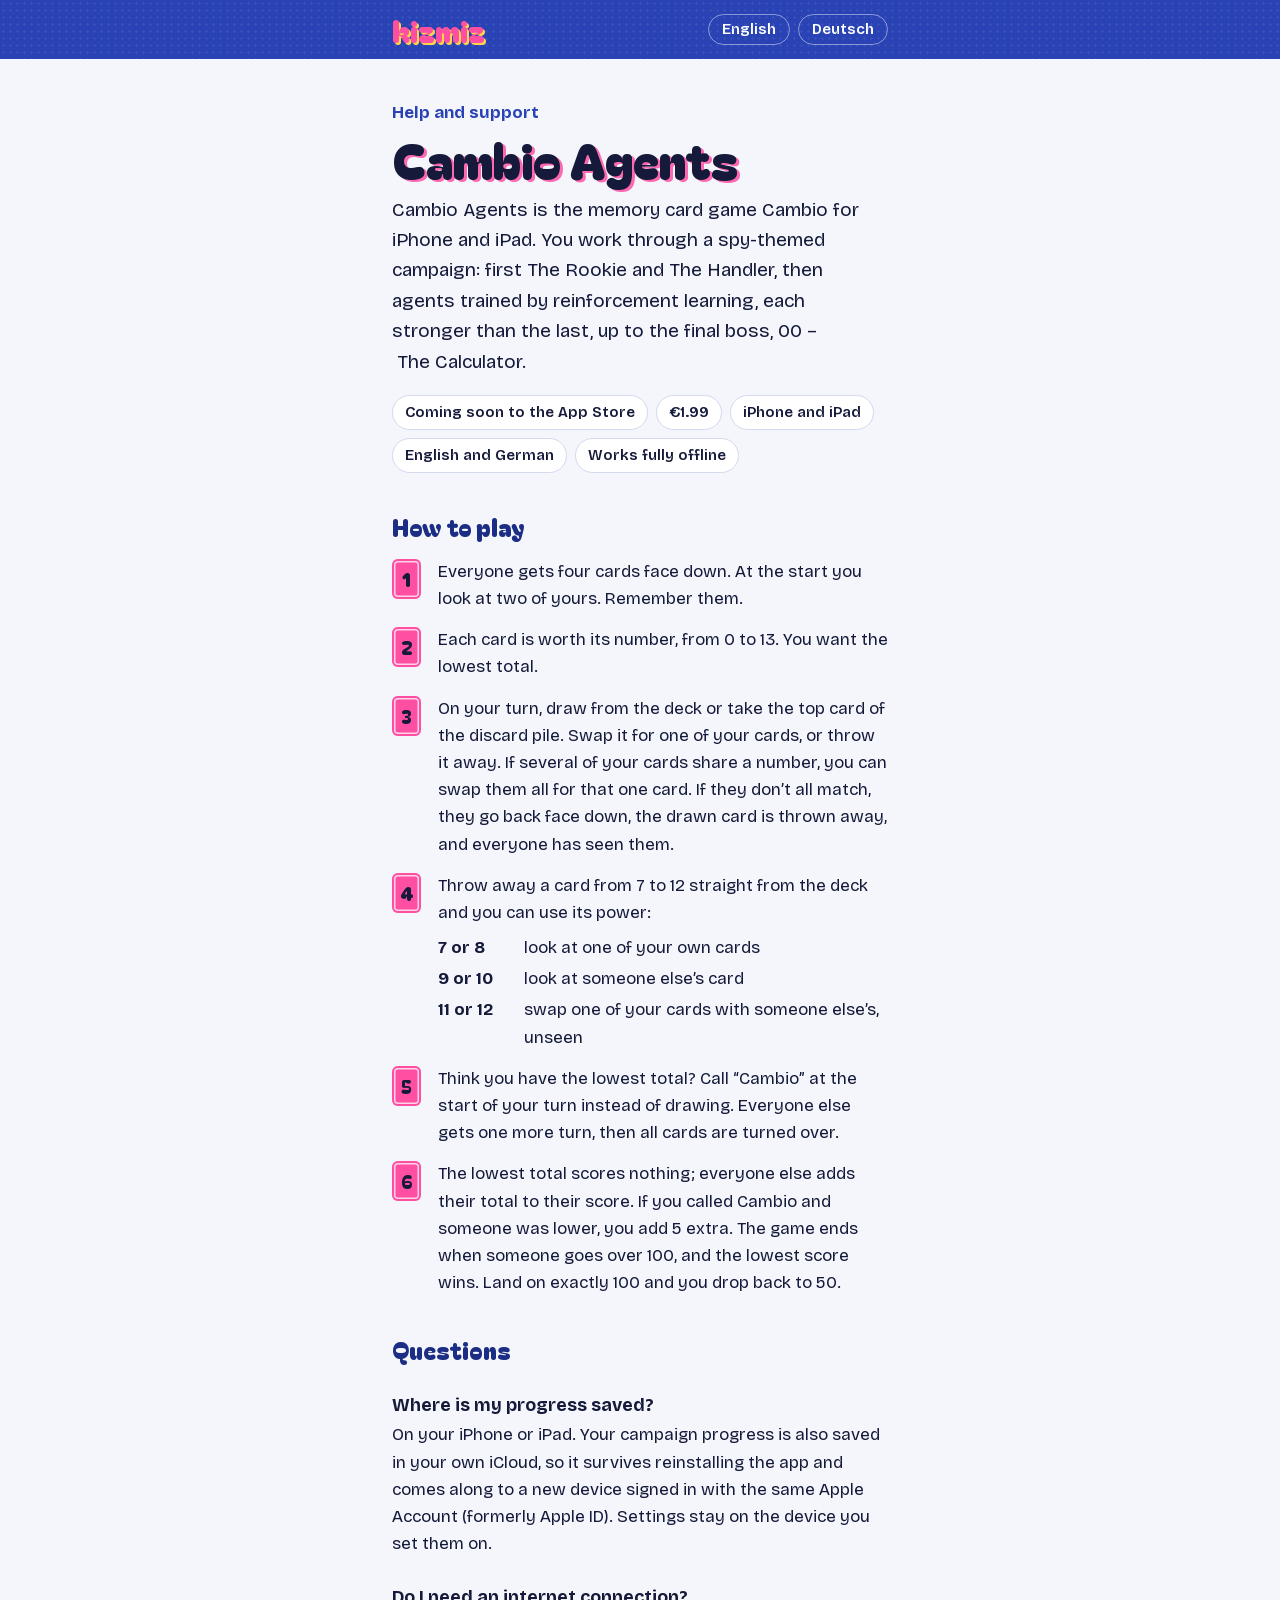
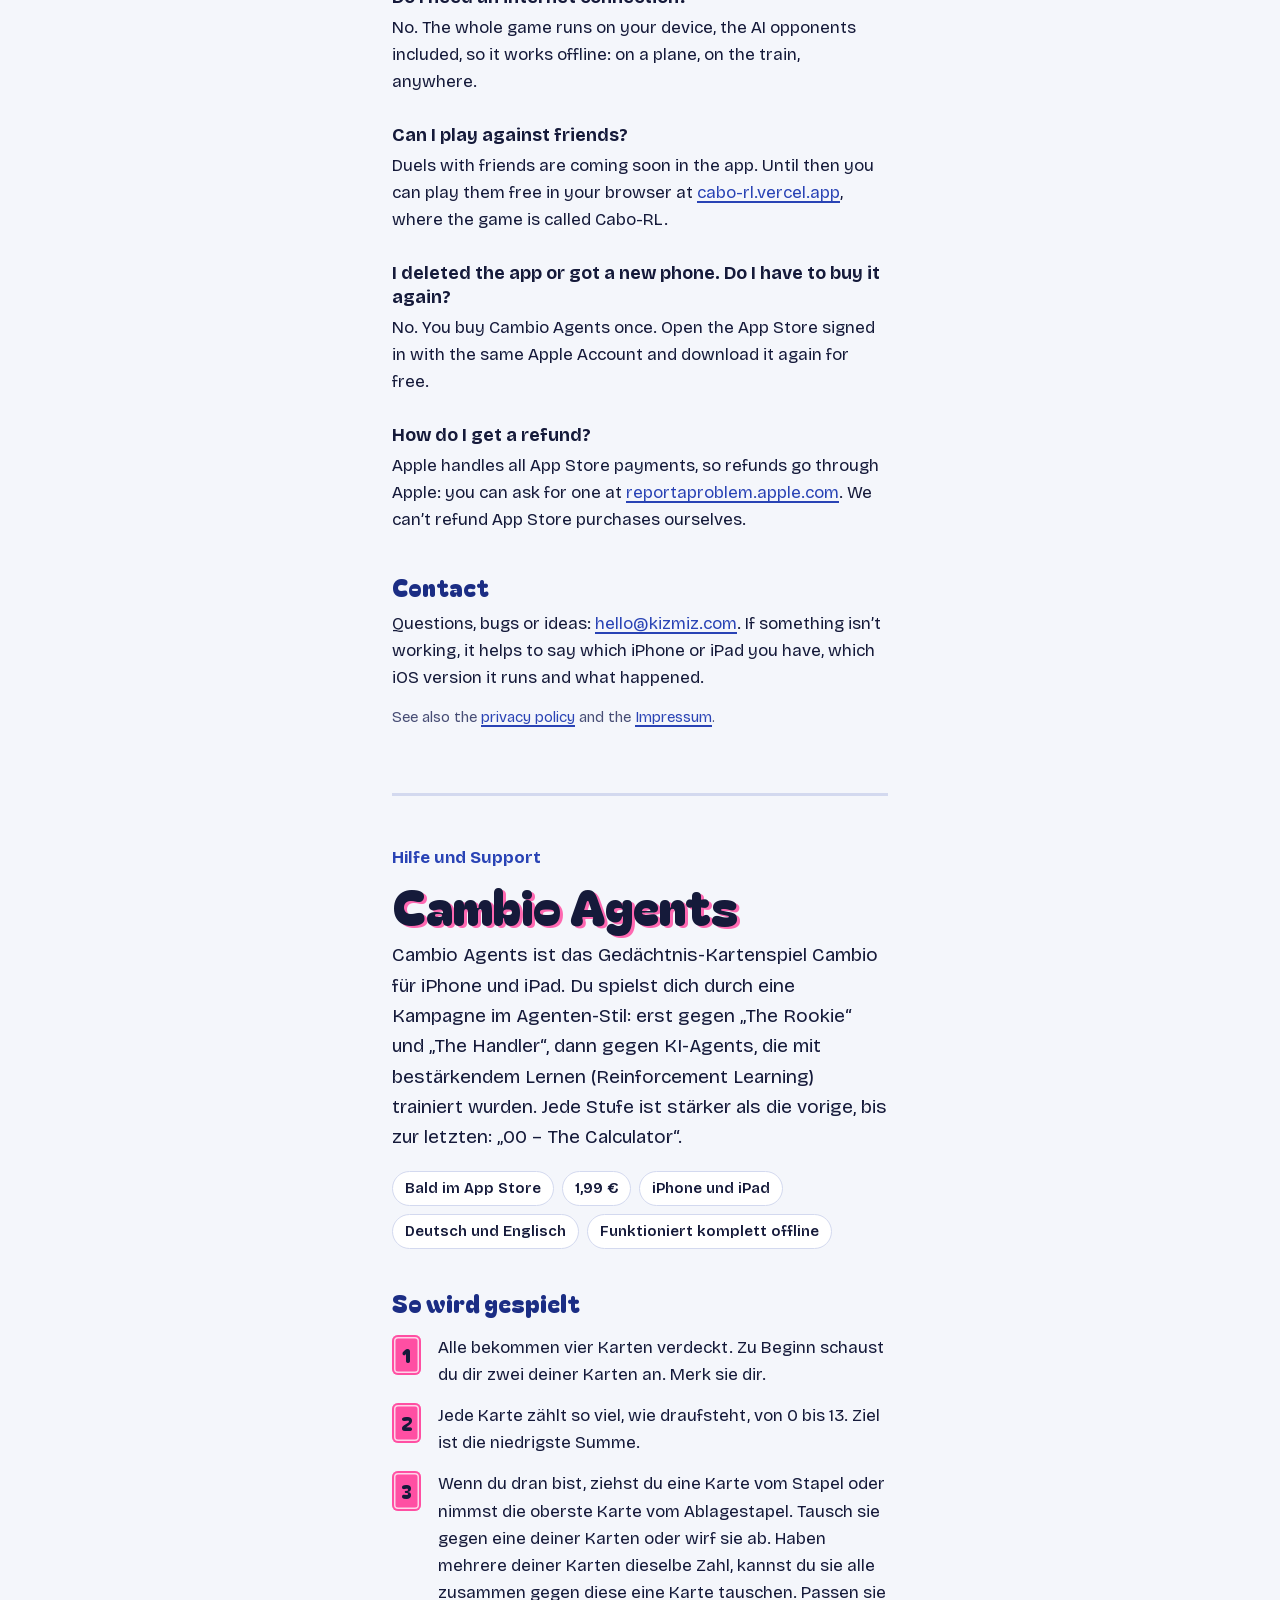
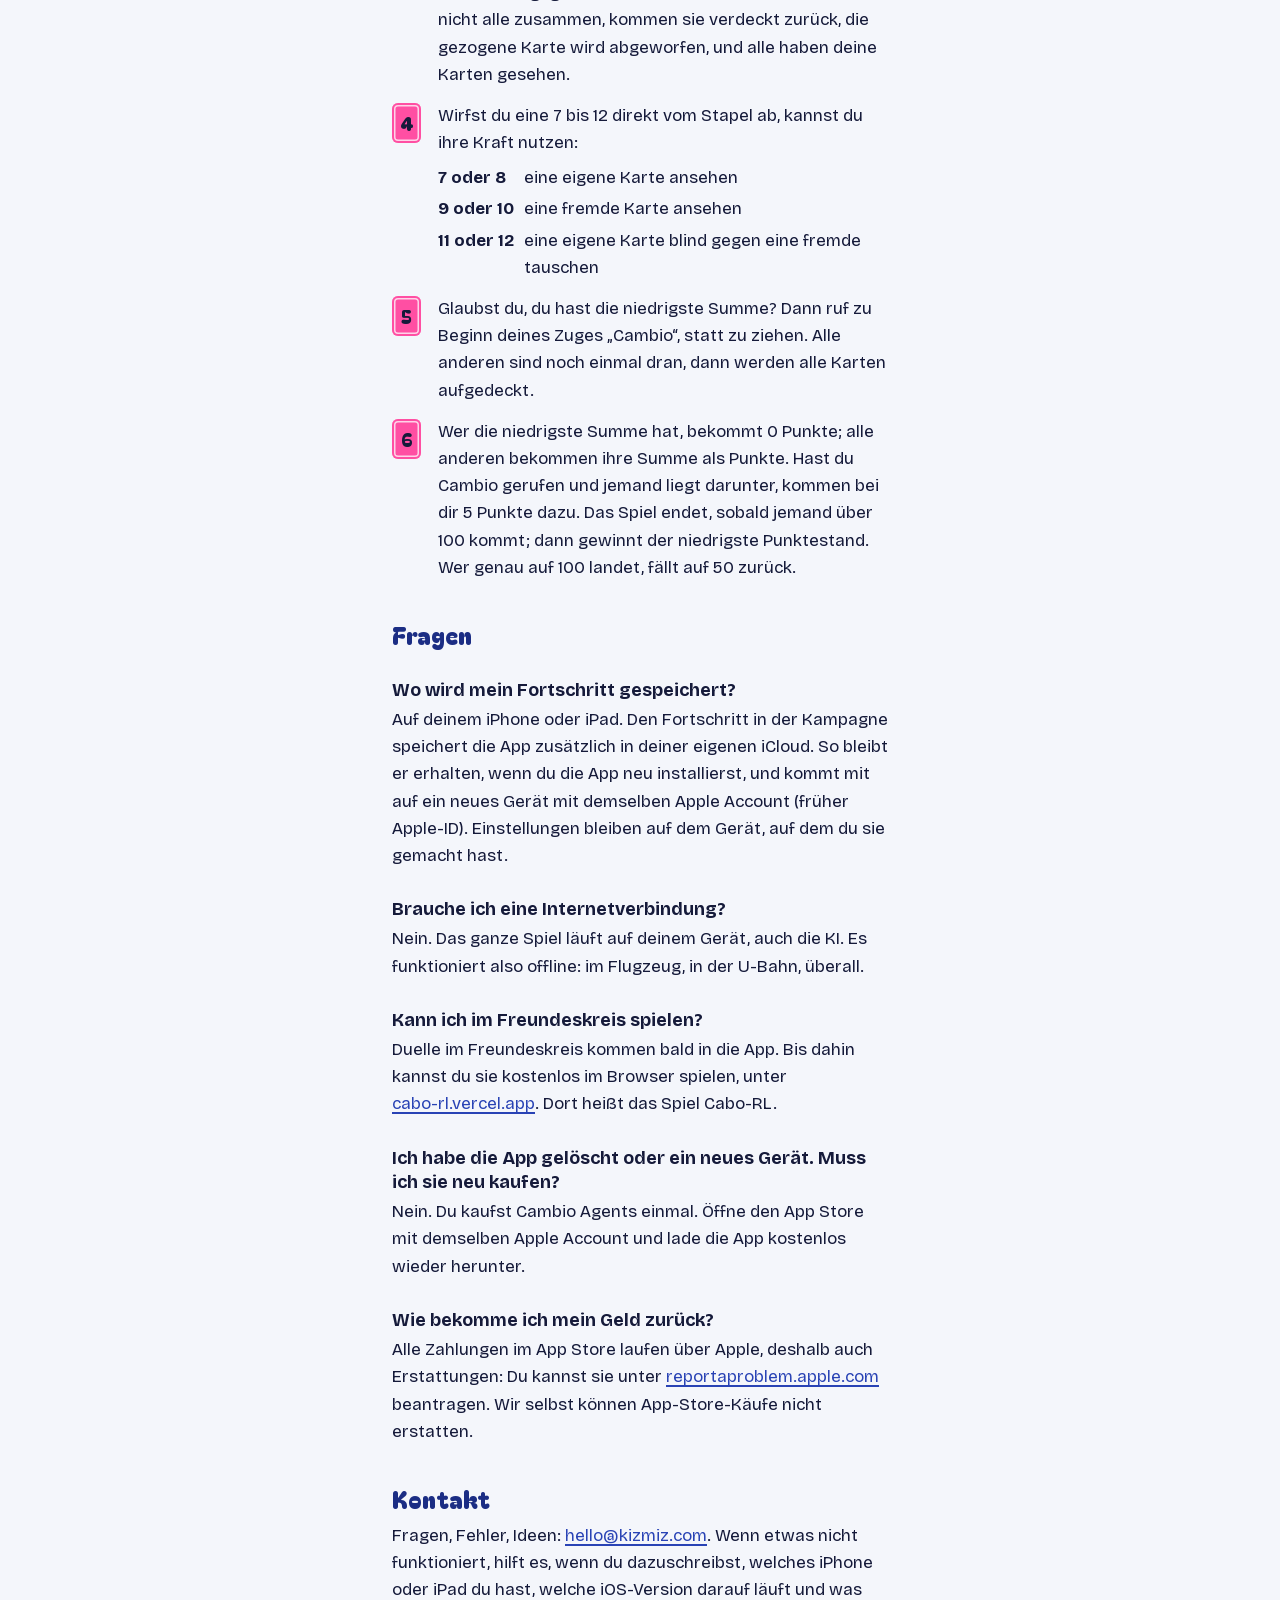
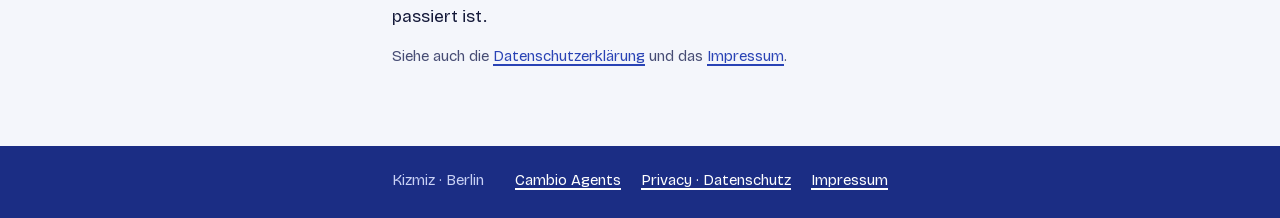
==== cambio-agents/index.html @ dc7848e0 "Kizmiz site: Impressum, Cambio Agents support and privacy policy Co-Authored-By: Claude Opus 5.5 <no" ====
<!doctype html>
<html lang="en">
<head>
  <meta charset="utf-8">
  <meta name="viewport" content="width=device-width, initial-scale=1">
  <title>Cambio Agents · Help and support</title>
  <meta name="description" content="Help for Cambio Agents, the memory card game for iPhone and iPad: how to play, saved progress, offline play, refunds and contact. Auch auf Deutsch.">
  <meta name="theme-color" content="#2943b5">
  <link rel="icon" href="data:image/svg+xml,%3Csvg xmlns='http://www.w3.org/2000/svg' viewBox='0 0 20 28'%3E%3Crect width='20' height='28' rx='4' fill='%23ff4fa3'/%3E%3Crect x='2.5' y='2.5' width='15' height='23' rx='2.5' fill='none' stroke='white' stroke-width='1.4'/%3E%3C/svg%3E">
  <link rel="preload" href="../fonts/bagel-fat-one-latin.woff2" as="font" type="font/woff2" crossorigin>
  <link rel="preload" href="../fonts/bricolage-grotesque-latin.woff2" as="font" type="font/woff2" crossorigin>
  <link rel="stylesheet" href="../fonts/fonts.css">
  <link rel="stylesheet" href="../style.css">
</head>
<body class="text">
  <header class="bar">
    <div class="bar-inner">
      <a class="wordmark" href="../">kizmiz</a>
      <nav class="langs" aria-label="Language / Sprache">
        <a href="#en" lang="en">English</a>
        <a href="#de" lang="de">Deutsch</a>
      </nav>
    </div>
  </header>

  <main class="doc">
    <article id="en" lang="en">
      <p class="eyebrow">Help and support</p>
      <h1>Cambio Agents</h1>
      <p class="lead">Cambio Agents is the memory card game Cambio for iPhone and iPad. You work through a spy-themed campaign: first The Rookie and The Handler, then agents trained by reinforcement learning, each stronger than the last, up to the final boss, 00&nbsp;–&nbsp;The&nbsp;Calculator.</p>
      <ul class="facts">
        <li>Coming soon to the App Store</li>
        <li>€1.99</li>
        <li>iPhone and iPad</li>
        <li>English and German</li>
        <li>Works fully offline</li>
      </ul>

      <h2>How to play</h2>
      <ol class="steps">
        <li>Everyone gets four cards face down. At the start you look at two of yours. Remember them.</li>
        <li>Each card is worth its number, from 0 to 13. You want the lowest total.</li>
        <li>On your turn, draw from the deck or take the top card of the discard pile. Swap it for one of your cards, or throw it away. If several of your cards share a number, you can swap them all for that one card. If they don’t all match, they go back face down, the drawn card is thrown away, and everyone has seen them.</li>
        <li>Throw away a card from 7 to 12 straight from the deck and you can use its power:
          <ul class="powers">
            <li><b>7 or 8</b> look at one of your own cards</li>
            <li><b>9 or 10</b> look at someone else’s card</li>
            <li><b>11 or 12</b> swap one of your cards with someone else’s, unseen</li>
          </ul>
        </li>
        <li>Think you have the lowest total? Call “Cambio” at the start of your turn instead of drawing. Everyone else gets one more turn, then all cards are turned over.</li>
        <li>The lowest total scores nothing; everyone else adds their total to their score. If you called Cambio and someone was lower, you add 5 extra. The game ends when someone goes over 100, and the lowest score wins. Land on exactly 100 and you drop back to 50.</li>
      </ol>

      <h2>Questions</h2>

      <h3>Where is my progress saved?</h3>
      <p>On your iPhone or iPad. Your campaign progress is also saved in your own iCloud, so it survives reinstalling the app and comes along to a new device signed in with the same Apple Account (formerly Apple ID). Settings stay on the device you set them on.</p>

      <h3>Do I need an internet connection?</h3>
      <p>No. The whole game runs on your device, the AI opponents included, so it works offline: on a plane, on the train, anywhere.</p>

      <h3>Can I play against friends?</h3>
      <p>Duels with friends are coming soon in the app. Until then you can play them free in your browser at <a href="https://cabo-rl.vercel.app" class="nobreak">cabo-rl.vercel.app</a>, where the game is called Cabo-RL.</p>

      <h3>I deleted the app or got a new phone. Do I have to buy it again?</h3>
      <p>No. You buy Cambio Agents once. Open the App Store signed in with the same Apple Account and download it again for free.</p>

      <h3>How do I get a refund?</h3>
      <p>Apple handles all App Store payments, so refunds go through Apple: you can ask for one at <a href="https://reportaproblem.apple.com" class="nobreak">reportaproblem.apple.com</a>. We can’t refund App Store purchases ourselves.</p>

      <h2>Contact</h2>
      <p>Questions, bugs or ideas: <a href="mailto:hello@kizmiz.com">hello@kizmiz.com</a>. If something isn’t working, it helps to say which iPhone or iPad you have, which iOS version it runs and what happened.</p>
      <p class="note">See also the <a href="privacy/">privacy policy</a> and the <a href="../impressum/">Impressum</a>.</p>
    </article>

    <article id="de" lang="de">
      <p class="eyebrow">Hilfe und Support</p>
      <h1>Cambio Agents</h1>
      <p class="lead">Cambio Agents ist das Gedächtnis-Kartenspiel Cambio für iPhone und iPad. Du spielst dich durch eine Kampagne im Agenten-Stil: erst gegen „The Rookie“ und „The Handler“, dann gegen KI-Agents, die mit bestärkendem Lernen (Reinforcement Learning) trainiert wurden. Jede Stufe ist stärker als die vorige, bis zur letzten: „00&nbsp;–&nbsp;The&nbsp;Calculator“.</p>
      <ul class="facts">
        <li>Bald im App Store</li>
        <li>1,99 €</li>
        <li>iPhone und iPad</li>
        <li>Deutsch und Englisch</li>
        <li>Funktioniert komplett offline</li>
      </ul>

      <h2>So wird gespielt</h2>
      <ol class="steps">
        <li>Alle bekommen vier Karten verdeckt. Zu Beginn schaust du dir zwei deiner Karten an. Merk sie dir.</li>
        <li>Jede Karte zählt so viel, wie draufsteht, von 0 bis 13. Ziel ist die niedrigste Summe.</li>
        <li>Wenn du dran bist, ziehst du eine Karte vom Stapel oder nimmst die oberste Karte vom Ablagestapel. Tausch sie gegen eine deiner Karten oder wirf sie ab. Haben mehrere deiner Karten dieselbe Zahl, kannst du sie alle zusammen gegen diese eine Karte tauschen. Passen sie nicht alle zusammen, kommen sie verdeckt zurück, die gezogene Karte wird abgeworfen, und alle haben deine Karten gesehen.</li>
        <li>Wirfst du eine 7 bis 12 direkt vom Stapel ab, kannst du ihre Kraft nutzen:
          <ul class="powers">
            <li><b>7 oder 8</b> eine eigene Karte ansehen</li>
            <li><b>9 oder 10</b> eine fremde Karte ansehen</li>
            <li><b>11 oder 12</b> eine eigene Karte blind gegen eine fremde tauschen</li>
          </ul>
        </li>
        <li>Glaubst du, du hast die niedrigste Summe? Dann ruf zu Beginn deines Zuges „Cambio“, statt zu ziehen. Alle anderen sind noch einmal dran, dann werden alle Karten aufgedeckt.</li>
        <li>Wer die niedrigste Summe hat, bekommt 0 Punkte; alle anderen bekommen ihre Summe als Punkte. Hast du Cambio gerufen und jemand liegt darunter, kommen bei dir 5 Punkte dazu. Das Spiel endet, sobald jemand über 100 kommt; dann gewinnt der niedrigste Punktestand. Wer genau auf 100 landet, fällt auf 50 zurück.</li>
      </ol>

      <h2>Fragen</h2>

      <h3>Wo wird mein Fortschritt gespeichert?</h3>
      <p>Auf deinem iPhone oder iPad. Den Fortschritt in der Kampagne speichert die App zusätzlich in deiner eigenen iCloud. So bleibt er erhalten, wenn du die App neu installierst, und kommt mit auf ein neues Gerät mit demselben Apple Account (früher Apple-ID). Einstellungen bleiben auf dem Gerät, auf dem du sie gemacht hast.</p>

      <h3>Brauche ich eine Internetverbindung?</h3>
      <p>Nein. Das ganze Spiel läuft auf deinem Gerät, auch die KI. Es funktioniert also offline: im Flugzeug, in der U-Bahn, überall.</p>

      <h3>Kann ich im Freundeskreis spielen?</h3>
      <p>Duelle im Freundeskreis kommen bald in die App. Bis dahin kannst du sie kostenlos im Browser spielen, unter <a href="https://cabo-rl.vercel.app" class="nobreak">cabo-rl.vercel.app</a>. Dort heißt das Spiel Cabo-RL.</p>

      <h3>Ich habe die App gelöscht oder ein neues Gerät. Muss ich sie neu kaufen?</h3>
      <p>Nein. Du kaufst Cambio Agents einmal. Öffne den App Store mit demselben Apple Account und lade die App kostenlos wieder herunter.</p>

      <h3>Wie bekomme ich mein Geld zurück?</h3>
      <p>Alle Zahlungen im App Store laufen über Apple, deshalb auch Erstattungen: Du kannst sie unter <a href="https://reportaproblem.apple.com" class="nobreak">reportaproblem.apple.com</a> beantragen. Wir selbst können App-Store-Käufe nicht erstatten.</p>

      <h2>Kontakt</h2>
      <p>Fragen, Fehler, Ideen: <a href="mailto:hello@kizmiz.com">hello@kizmiz.com</a>. Wenn etwas nicht funktioniert, hilft es, wenn du dazuschreibst, welches iPhone oder iPad du hast, welche iOS-Version darauf läuft und was passiert ist.</p>
      <p class="note">Siehe auch die <a href="privacy/#de">Datenschutzerklärung</a> und das <a href="../impressum/">Impressum</a>.</p>
    </article>
  </main>

  <footer class="foot">
    <div class="foot-inner">
      <span>Kizmiz · Berlin</span>
      <ul>
        <li><a href="./">Cambio Agents</a></li>
        <li><a href="privacy/">Privacy · Datenschutz</a></li>
        <li><a href="../impressum/">Impressum</a></li>
      </ul>
    </div>
  </footer>
</body>
</html>
---- fonts/fonts.css ----
/* The two typefaces, served with the game so it needs no network (both SIL Open Font License 1.1,
   see the OFL files here). Latin covers English and German; Latin Extended the rest of Europe. */

@font-face {
  font-family: "Bagel Fat One";
  font-style: normal;
  font-weight: 400;
  font-display: swap;
  src: url(bagel-fat-one-latin.woff2) format("woff2");
  unicode-range: U+0000-00FF, U+0131, U+0152-0153, U+02BB-02BC, U+02C6, U+02DA, U+02DC, U+0304, U+0308, U+0329, U+2000-206F, U+20AC, U+2122, U+2191, U+2193, U+2212, U+2215, U+FEFF, U+FFFD;
}
@font-face {
  font-family: "Bagel Fat One";
  font-style: normal;
  font-weight: 400;
  font-display: swap;
  src: url(bagel-fat-one-latin-ext.woff2) format("woff2");
  unicode-range: U+0100-02BA, U+02BD-02C5, U+02C7-02CC, U+02CE-02D7, U+02DD-02FF, U+0304, U+0308, U+0329, U+1D00-1DBF, U+1E00-1E9F, U+1EF2-1EFF, U+2020, U+20A0-20AB, U+20AD-20C4, U+2113, U+2C60-2C7F, U+A720-A7FF;
}
@font-face {
  font-family: "Bricolage Grotesque";
  font-style: normal;
  font-weight: 400 800;
  font-display: swap;
  src: url(bricolage-grotesque-latin.woff2) format("woff2");
  unicode-range: U+0000-00FF, U+0131, U+0152-0153, U+02BB-02BC, U+02C6, U+02DA, U+02DC, U+0304, U+0308, U+0329, U+2000-206F, U+20AC, U+2122, U+2191, U+2193, U+2212, U+2215, U+FEFF, U+FFFD;
}
@font-face {
  font-family: "Bricolage Grotesque";
  font-style: normal;
  font-weight: 400 800;
  font-display: swap;
  src: url(bricolage-grotesque-latin-ext.woff2) format("woff2");
  unicode-range: U+0100-02BA, U+02BD-02C5, U+02C7-02CC, U+02CE-02D7, U+02DD-02FF, U+0304, U+0308, U+0329, U+1D00-1DBF, U+1E00-1E9F, U+1EF2-1EFF, U+2020, U+20A0-20AB, U+20AD-20C4, U+2113, U+2C60-2C7F, U+A720-A7FF;
}
---- style.css ----
/* Kizmiz: one stylesheet for the whole site. The colours and the two typefaces are the ones
   Cambio Agents uses; the fonts are served from fonts/ so the site makes no outside requests. */

:root {
  --table: #2943b5;
  --table-deep: #1b2d84;
  --pink: #ff4fa3;
  --pink-edge: #c93a82;
  --sun: #ffd54a;
  --paper: #f4f6fb;
  --ink: #151a3a;
  --ink-soft: #464c74;
  --line: #d3d9ef;
  --muted: #c9d1f5;
  --dots: radial-gradient(rgba(255, 255, 255, 0.07) 1px, transparent 1.4px);

  --display: "Bagel Fat One", "Arial Rounded MT Bold", system-ui, sans-serif;
  --text: "Bricolage Grotesque", system-ui, -apple-system, "Segoe UI", sans-serif;
  --gutter: 16px;
  --measure: 31rem;

  color-scheme: light;
}

* { box-sizing: border-box; }
html { -webkit-text-size-adjust: 100%; text-size-adjust: 100%; }

body {
  display: flex;
  flex-direction: column;
  min-height: 100vh;
  margin: 0;
  background: var(--paper);
  color: var(--ink);
  font: 400 17px/1.6 var(--text);
  overflow-wrap: break-word;
}
main { flex: 1; }

a { color: var(--table); text-decoration-thickness: 1.5px; text-underline-offset: 3px; }
a:hover { color: var(--pink-edge); }
:focus-visible { outline: 3px solid var(--pink); outline-offset: 2px; border-radius: 4px; }

/* ---------------------------------------------------------------- header and footer */

.bar {
  background-color: var(--table);
  background-image: var(--dots);
  background-size: 7px 7px;
  color: #fff;
}
.bar-inner {
  display: flex;
  flex-wrap: wrap;
  align-items: center;
  justify-content: space-between;
  gap: 12px;
  max-width: 60rem;
  margin: 0 auto;
  padding: 14px var(--gutter);
}
.wordmark {
  font-family: var(--display);
  font-weight: 400;
  font-size: 30px;
  line-height: 1;
  color: var(--pink);
  text-shadow: 2px 2px 0 var(--sun);
  text-decoration: none;
}
a.wordmark:hover { color: var(--pink); }

.langs { display: flex; gap: 8px; }
.langs a {
  padding: 5px 13px 6px;
  border: 1.5px solid rgba(255, 255, 255, 0.45);
  border-radius: 999px;
  color: #fff;
  font-size: 15px;
  font-weight: 600;
  line-height: 1.2;
  text-decoration: none;
}
.langs a:hover { background: rgba(255, 255, 255, 0.14); color: #fff; }

.foot { background: var(--table-deep); color: var(--muted); font-size: 15px; }
.foot-inner {
  display: flex;
  flex-wrap: wrap;
  justify-content: space-between;
  gap: 10px 24px;
  max-width: 60rem;
  margin: 0 auto;
  padding: 22px var(--gutter) 26px;
}
.foot ul { display: flex; flex-wrap: wrap; gap: 6px 20px; margin: 0; padding: 0; list-style: none; }
.foot li { margin: 0; }
.foot a { color: #fff; }
.foot a:hover { color: var(--sun); }

/* ---------------------------------------------------------------- text pages */

.text .bar-inner, .text .foot-inner { max-width: calc(var(--measure) + 2 * var(--gutter)); }

.doc {
  max-width: calc(var(--measure) + 2 * var(--gutter));
  margin: 0 auto;
  padding: 40px var(--gutter) 64px;
}
.doc > article { scroll-margin-top: 16px; }
.doc > article + article {
  margin-top: 64px;
  padding-top: 48px;
  border-top: 3px solid var(--line);
}

h1, h2 { font-family: var(--display); font-weight: 400; }
h1 {
  margin: 0 0 10px;
  font-size: clamp(34px, 9vw, 50px);
  line-height: 1.05;
  text-shadow: 3px 2px 0 rgba(255, 79, 163, 0.85);
}
h2 { margin: 40px 0 8px; font-size: 24px; line-height: 1.2; color: var(--table-deep); }
h3 { margin: 28px 0 4px; font-size: 18px; font-weight: 700; line-height: 1.35; }
p, ul, ol, address { margin: 0 0 14px; }
ul, ol { padding-left: 1.3em; }
li + li { margin-top: 6px; }
address { font-style: normal; }
.nobreak { white-space: nowrap; }

.eyebrow { margin: 0 0 6px; color: var(--table); font-weight: 700; }
.meta { color: var(--ink-soft); }
.lead { font-size: 19px; }
.note { color: var(--ink-soft); font-size: 15px; }

.facts { display: flex; flex-wrap: wrap; gap: 8px; margin: 18px 0 8px; padding: 0; list-style: none; }
.facts li {
  margin: 0;
  padding: 4px 12px 5px;
  border: 1.5px solid var(--line);
  border-radius: 999px;
  background: #fff;
  font-size: 15px;
  font-weight: 600;
}

/* How to play: each step numbered on a small pink card. */
.steps { margin: 16px 0 20px; padding: 0; list-style: none; counter-reset: step; }
.steps > li {
  position: relative;
  min-height: 40px;
  margin: 0;
  padding-left: 46px;
  counter-increment: step;
}
.steps > li + li { margin-top: 14px; }
.steps > li::before {
  content: counter(step);
  position: absolute;
  top: 1px;
  left: 0;
  display: grid;
  place-items: center;
  width: 29px;
  height: 40px;
  border-radius: 6px;
  background: var(--pink);
  box-shadow: inset 0 0 0 2px var(--pink), inset 0 0 0 3.5px rgba(255, 255, 255, 0.75);
  color: var(--ink);
  font: 400 18px/1 var(--display);
}
.powers { margin: 8px 0 0; padding: 0; list-style: none; }
.powers li { display: grid; grid-template-columns: 4.6em minmax(0, 1fr); gap: 8px; margin: 4px 0 0; }

/* The Impressum's details: a label, then the lines it covers. */
.facts-table { margin: 18px 0; }
.facts-table > div { padding: 12px 0; border-top: 1px solid var(--line); }
.facts-table > div:last-child { border-bottom: 1px solid var(--line); }
.facts-table dt { color: var(--ink-soft); font-size: 15px; font-weight: 600; }
.facts-table dd { margin: 2px 0 0; }
.facts-table address { margin: 0; }

/* ---------------------------------------------------------------- home */

.home {
  background-color: var(--table);
  background-image: var(--dots);
  background-size: 7px 7px;
  color: #fff;
}
.home .bar { background: none; }
.home .bar-inner { justify-content: flex-end; }
.home a { color: #fff; }
.home a:hover { color: var(--sun); }
.home :focus-visible { outline-color: var(--sun); }

.hero { padding: 8px var(--gutter) 0; text-align: center; }
.hero h1 {
  margin: 0;
  color: var(--pink);
  font-size: clamp(72px, 21vw, 176px);
  line-height: 0.95;
  text-shadow: 0.035em 0.035em 0 var(--sun);
}
.hand { display: flex; justify-content: center; gap: clamp(8px, 2vw, 14px); margin: 26px 0 0; }
.card {
  display: grid;
  place-items: center;
  width: clamp(50px, 13vw, 76px);
  aspect-ratio: 5 / 7;
  border-radius: 10px;
  box-shadow: 0 3px 0 rgba(0, 0, 0, 0.25);
}
.card.back {
  background-color: var(--pink);
  background-image: radial-gradient(rgba(255, 255, 255, 0.38) 1.1px, transparent 1.5px);
  background-size: 6px 6px;
  box-shadow: inset 0 0 0 3px var(--pink), inset 0 0 0 5px rgba(255, 255, 255, 0.75), 0 3px 0 rgba(0, 0, 0, 0.25);
}
.card.back::after {
  content: "c";
  color: var(--paper);
  font: 400 clamp(22px, 5.6vw, 32px)/1 var(--display);
  text-shadow: 2px 2px 0 var(--table);
}
.card.face {
  background: var(--paper);
  color: var(--ink);
  font: 400 clamp(26px, 6.6vw, 38px)/1 var(--display);
  text-shadow: 3px 2px 0 rgba(255, 79, 163, 0.85);
}
.hand .card:nth-child(1) { transform: rotate(-7deg) translateY(4px); }
.hand .card:nth-child(2) { transform: rotate(-2.5deg); }
.hand .card:nth-child(3) { transform: rotate(2.5deg) translateY(-6px); }
.hand .card:nth-child(4) { transform: rotate(7deg) translateY(4px); }

.intros {
  display: grid;
  grid-template-columns: minmax(0, 1fr);
  gap: 48px;
  max-width: 60rem;
  margin: 44px auto 0;
  padding: 0 var(--gutter) 64px;
}
@media (min-width: 760px) {
  .intros { grid-template-columns: repeat(2, minmax(0, 1fr)); gap: 28px; }
}
.intro { scroll-margin-top: 16px; }
.intro .lead { margin: 0 0 18px; font-size: 20px; font-weight: 600; line-height: 1.4; }

.app {
  padding: 22px 20px 20px;
  border-radius: 18px;
  background: var(--paper);
  box-shadow: 0 5px 0 var(--table-deep);
  color: var(--ink);
}
.app a { color: var(--table); }
.app a:hover { color: var(--pink-edge); }
.app :focus-visible { outline-color: var(--pink); }
.app h2 {
  margin: 10px 0 8px;
  color: var(--ink);
  font-size: clamp(30px, 8vw, 36px);
  line-height: 1.05;
  text-shadow: 3px 2px 0 rgba(255, 79, 163, 0.85);
}
.app p { margin: 0 0 12px; }
.app .facts { margin: 14px 0 16px; }
.app .facts li { background: #fff; }
.badge {
  display: inline-block;
  padding: 5px 10px 4px;
  border-radius: 999px;
  background: var(--sun);
  color: var(--ink);
  font: 400 14px/1 var(--display);
}
.actions { display: flex; flex-wrap: wrap; gap: 10px; margin: 18px 0 0; padding: 0; list-style: none; }
.actions li { margin: 0; }
.btn {
  display: inline-block;
  padding: 9px 16px 10px;
  border: 2px solid var(--table);
  border-radius: 999px;
  font-weight: 700;
  line-height: 1.2;
  text-decoration: none;
}
.app .btn.primary { background: var(--table); color: #fff; }
.app .btn.primary:hover { background: var(--table-deep); border-color: var(--table-deep); color: #fff; }
.app .btn:not(.primary):hover { border-color: var(--pink-edge); }
.intro .legal { margin: 18px 0 0; color: var(--muted); }
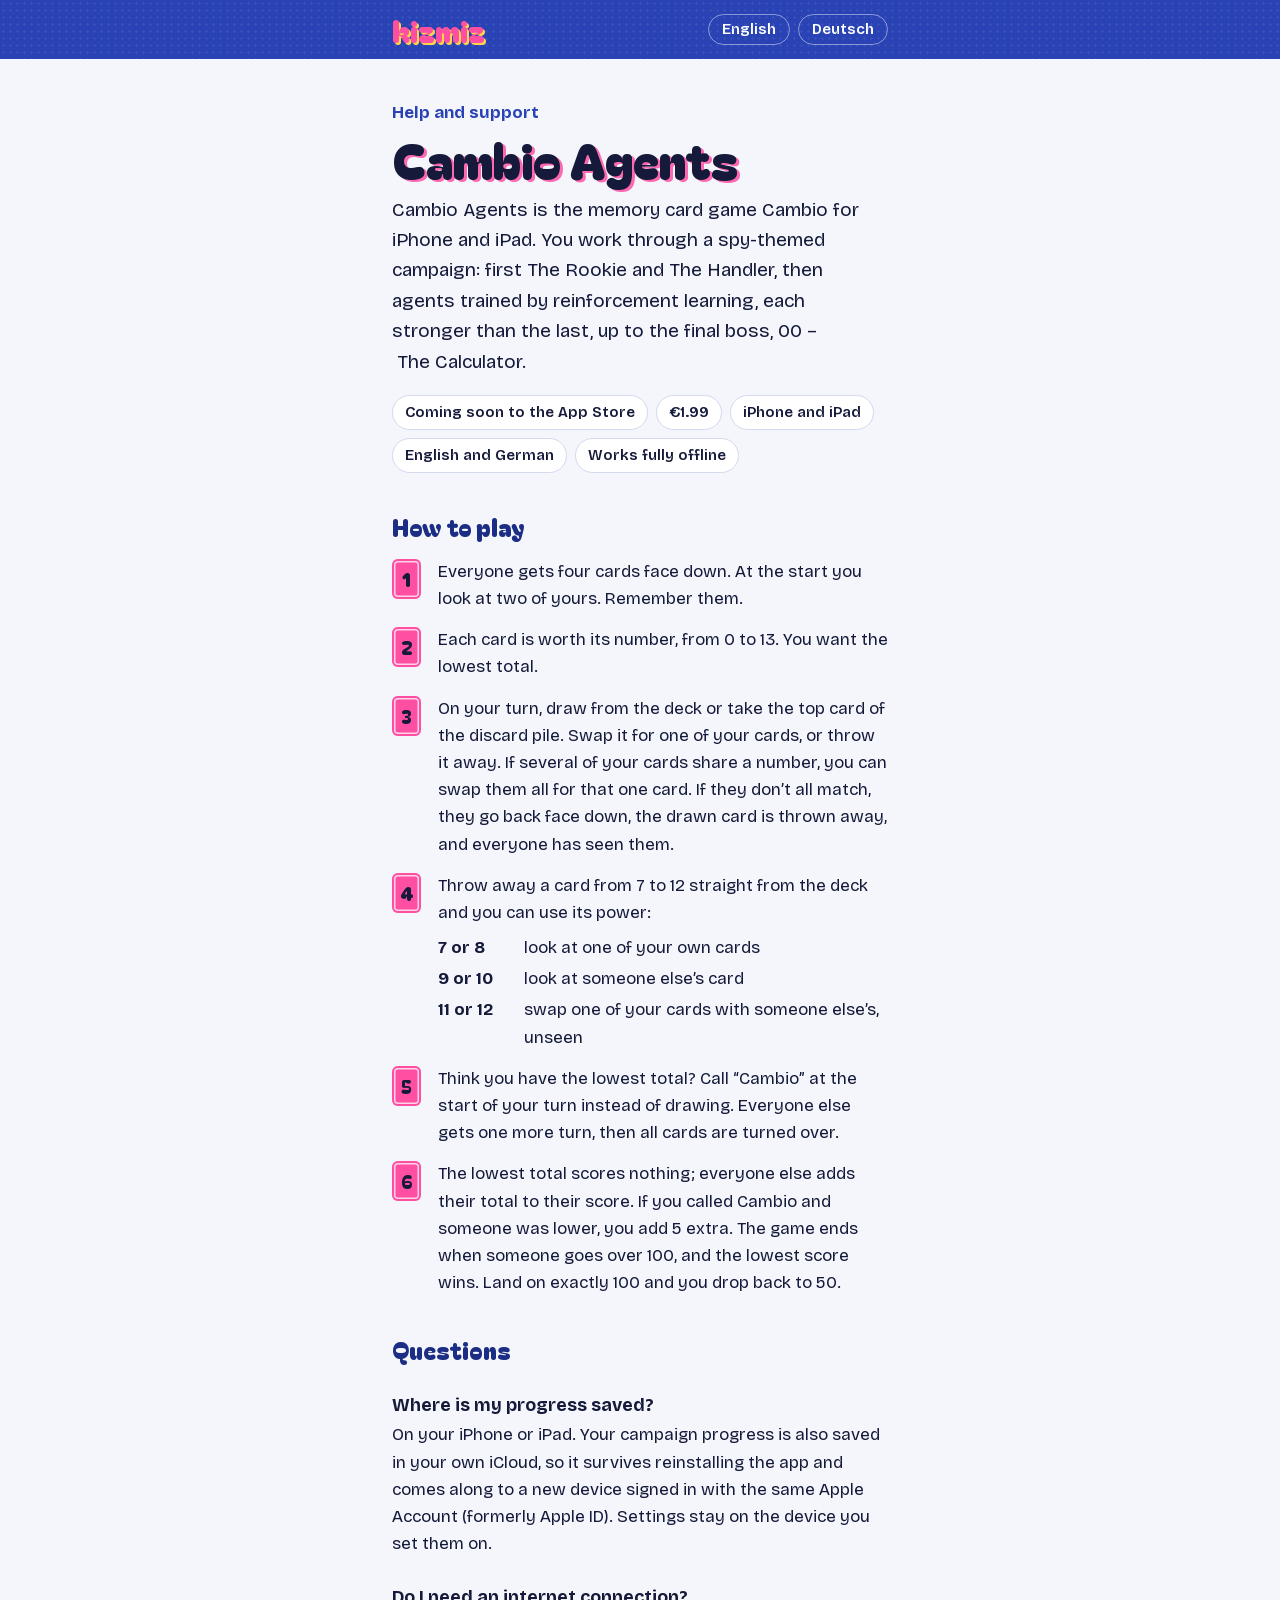
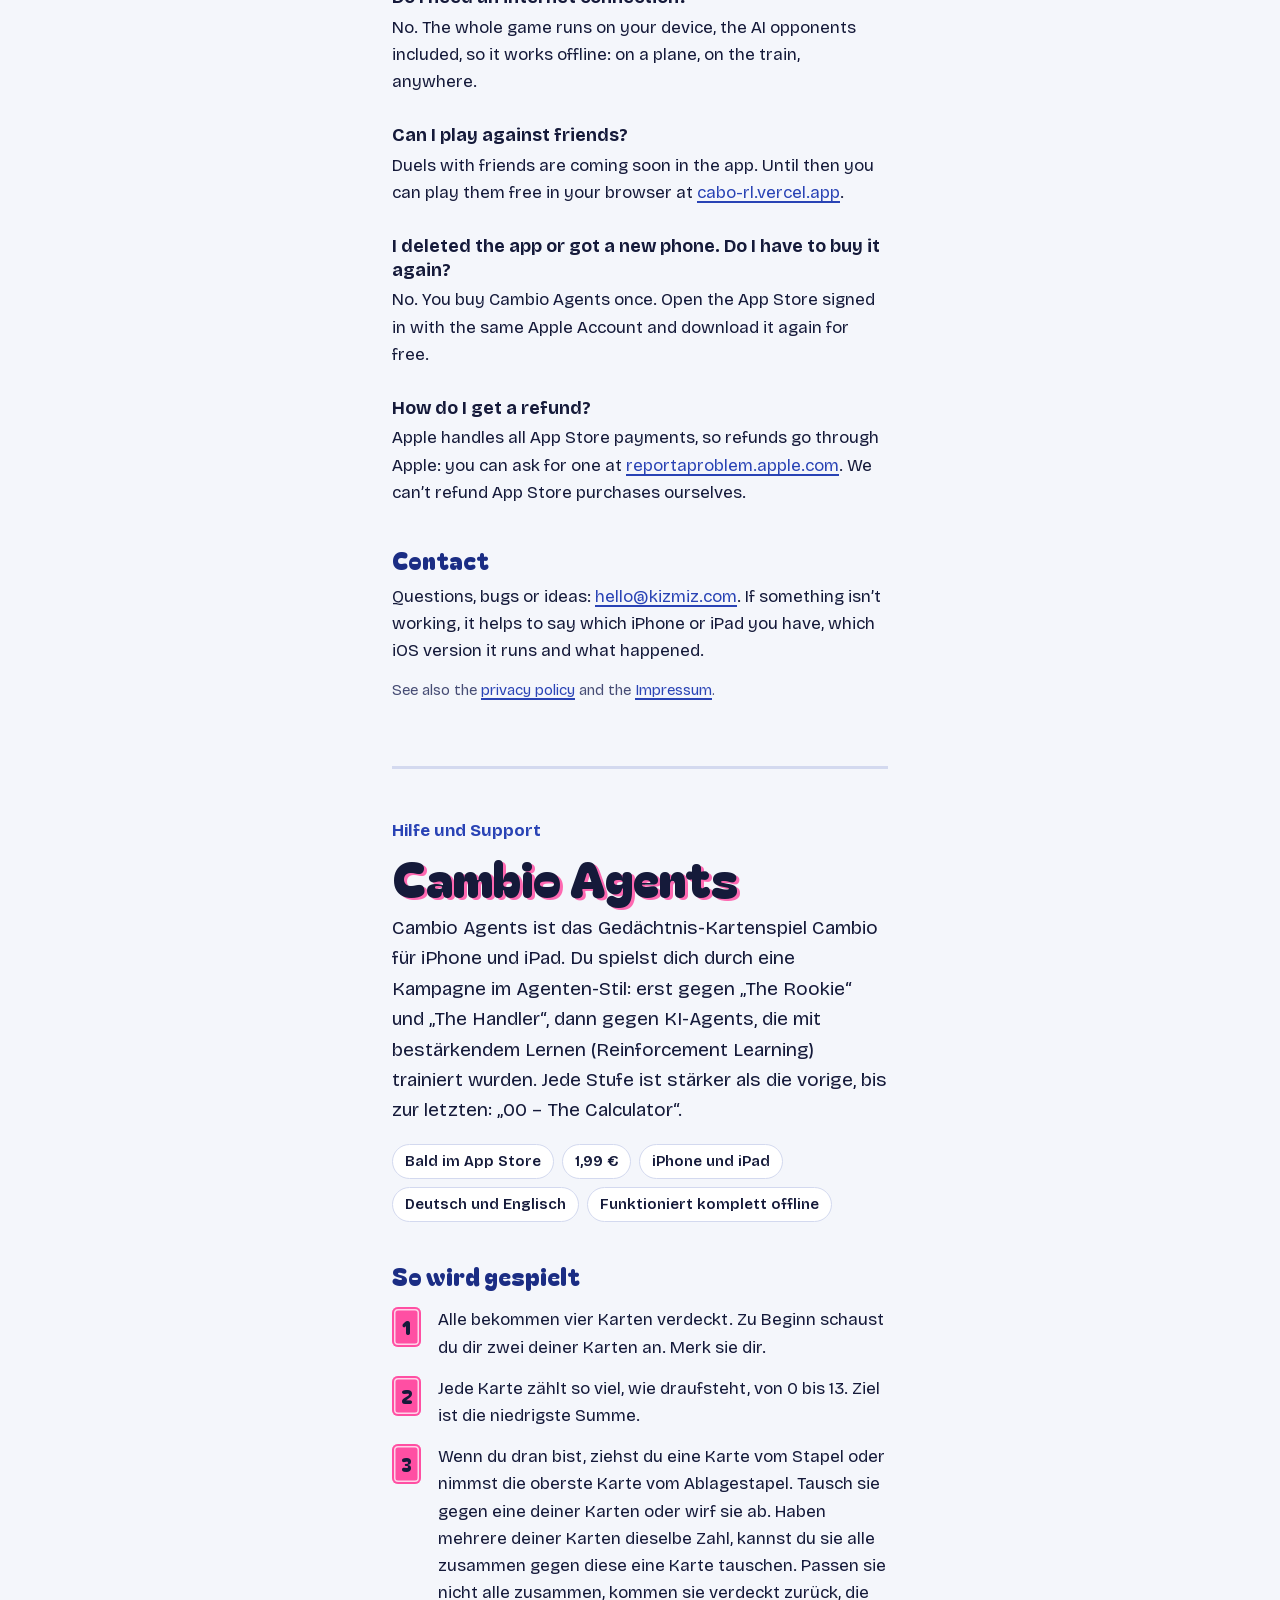
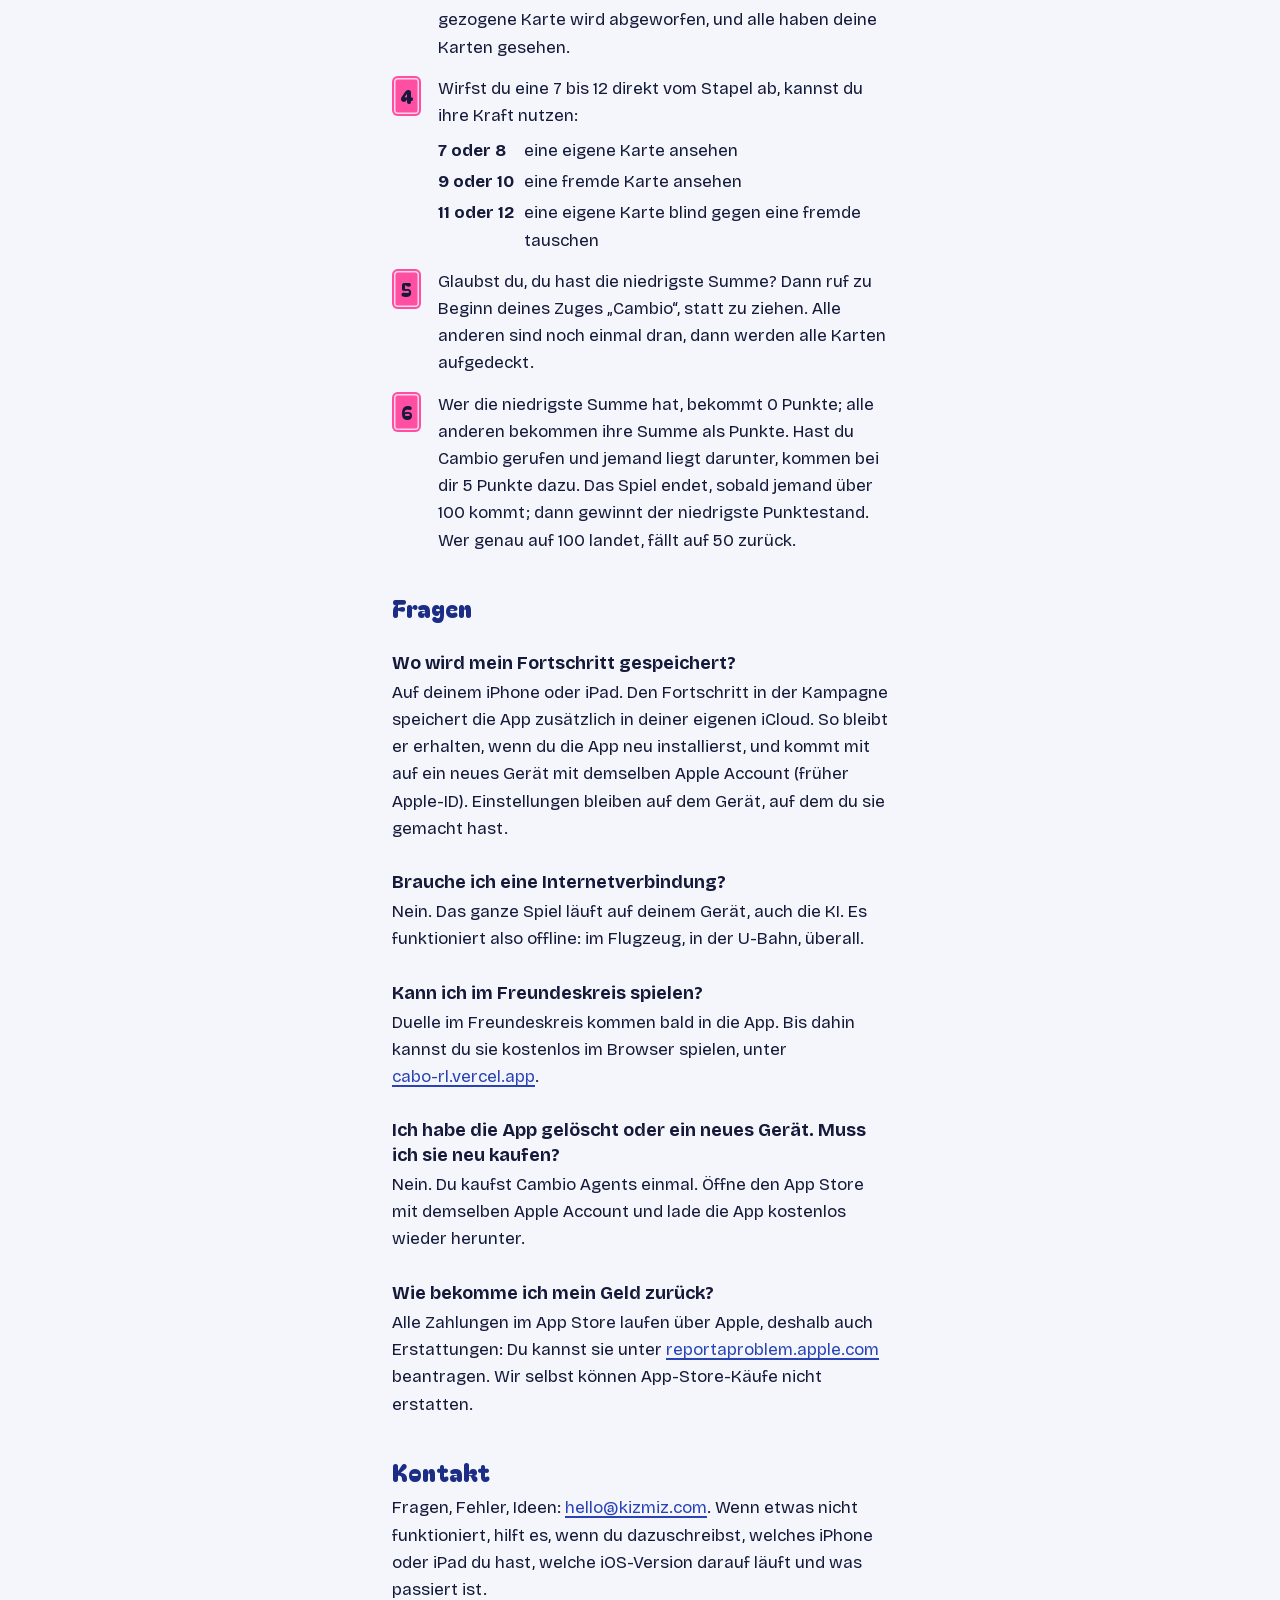
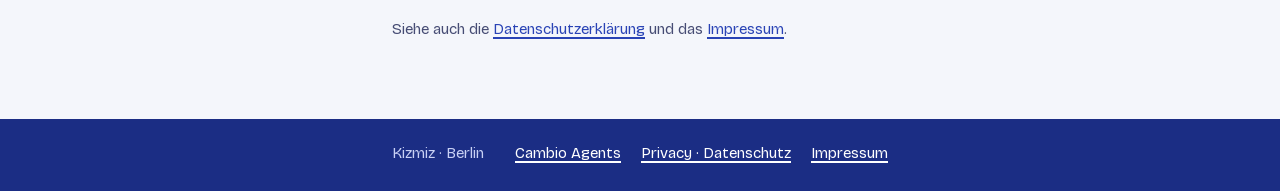
==== commit ae5b1626: "The web version has missions and free play too, under the app's name Missions and free play run in t" ====
--- a/cambio-agents/index.html
+++ b/cambio-agents/index.html
@@ -61,7 +61,7 @@
       <p>No. The whole game runs on your device, the AI opponents included, so it works offline: on a plane, on the train, anywhere.</p>
 
       <h3>Can I play against friends?</h3>
-      <p>Duels with friends are coming soon in the app. Until then you can play them free in your browser at <a href="https://cabo-rl.vercel.app" class="nobreak">cabo-rl.vercel.app</a>, where the game is called Cabo-RL.</p>
+      <p>Duels with friends are coming soon in the app. Until then you can play them free in your browser at <a href="https://cabo-rl.vercel.app" class="nobreak">cabo-rl.vercel.app</a>.</p>
 
       <h3>I deleted the app or got a new phone. Do I have to buy it again?</h3>
       <p>No. You buy Cambio Agents once. Open the App Store signed in with the same Apple Account and download it again for free.</p>
@@ -111,7 +111,7 @@
       <p>Nein. Das ganze Spiel läuft auf deinem Gerät, auch die KI. Es funktioniert also offline: im Flugzeug, in der U-Bahn, überall.</p>
 
       <h3>Kann ich im Freundeskreis spielen?</h3>
-      <p>Duelle im Freundeskreis kommen bald in die App. Bis dahin kannst du sie kostenlos im Browser spielen, unter <a href="https://cabo-rl.vercel.app" class="nobreak">cabo-rl.vercel.app</a>. Dort heißt das Spiel Cabo-RL.</p>
+      <p>Duelle im Freundeskreis kommen bald in die App. Bis dahin kannst du sie kostenlos im Browser spielen, unter <a href="https://cabo-rl.vercel.app" class="nobreak">cabo-rl.vercel.app</a>.</p>
 
       <h3>Ich habe die App gelöscht oder ein neues Gerät. Muss ich sie neu kaufen?</h3>
       <p>Nein. Du kaufst Cambio Agents einmal. Öffne den App Store mit demselben Apple Account und lade die App kostenlos wieder herunter.</p>
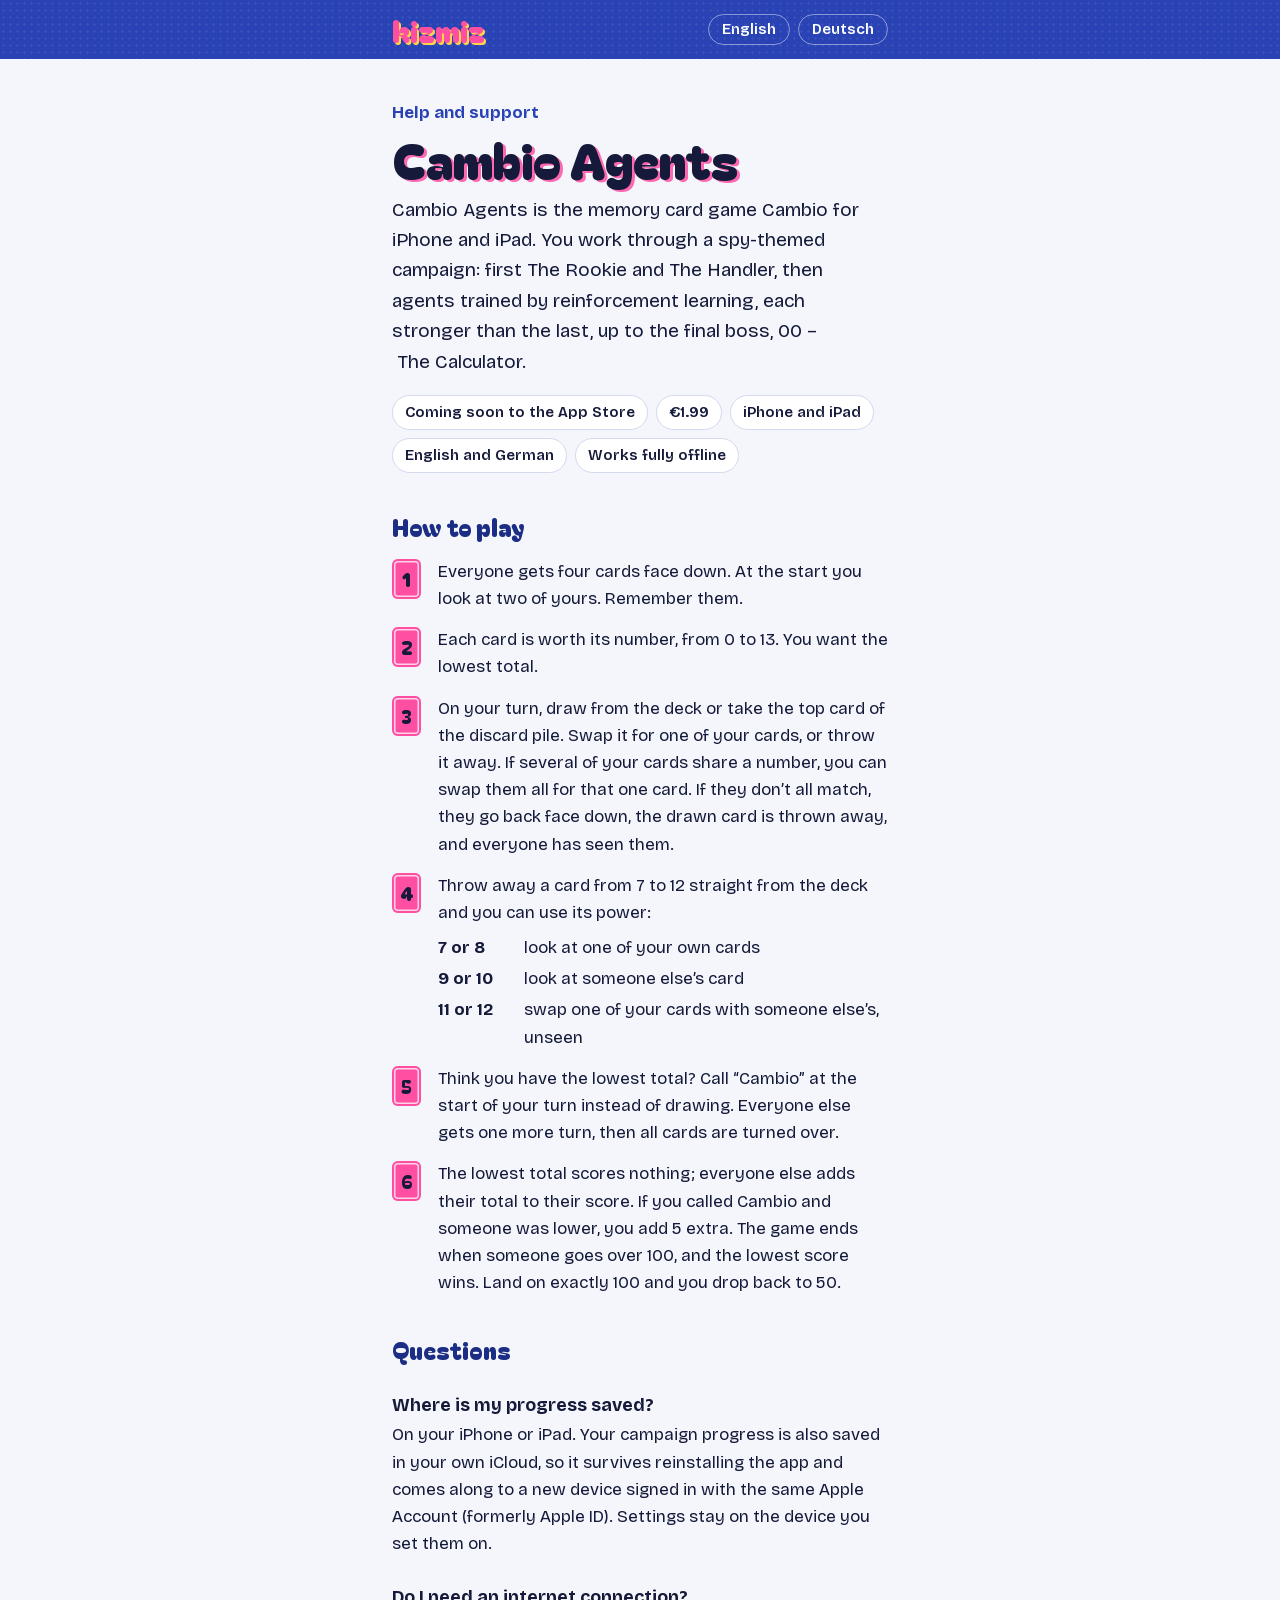
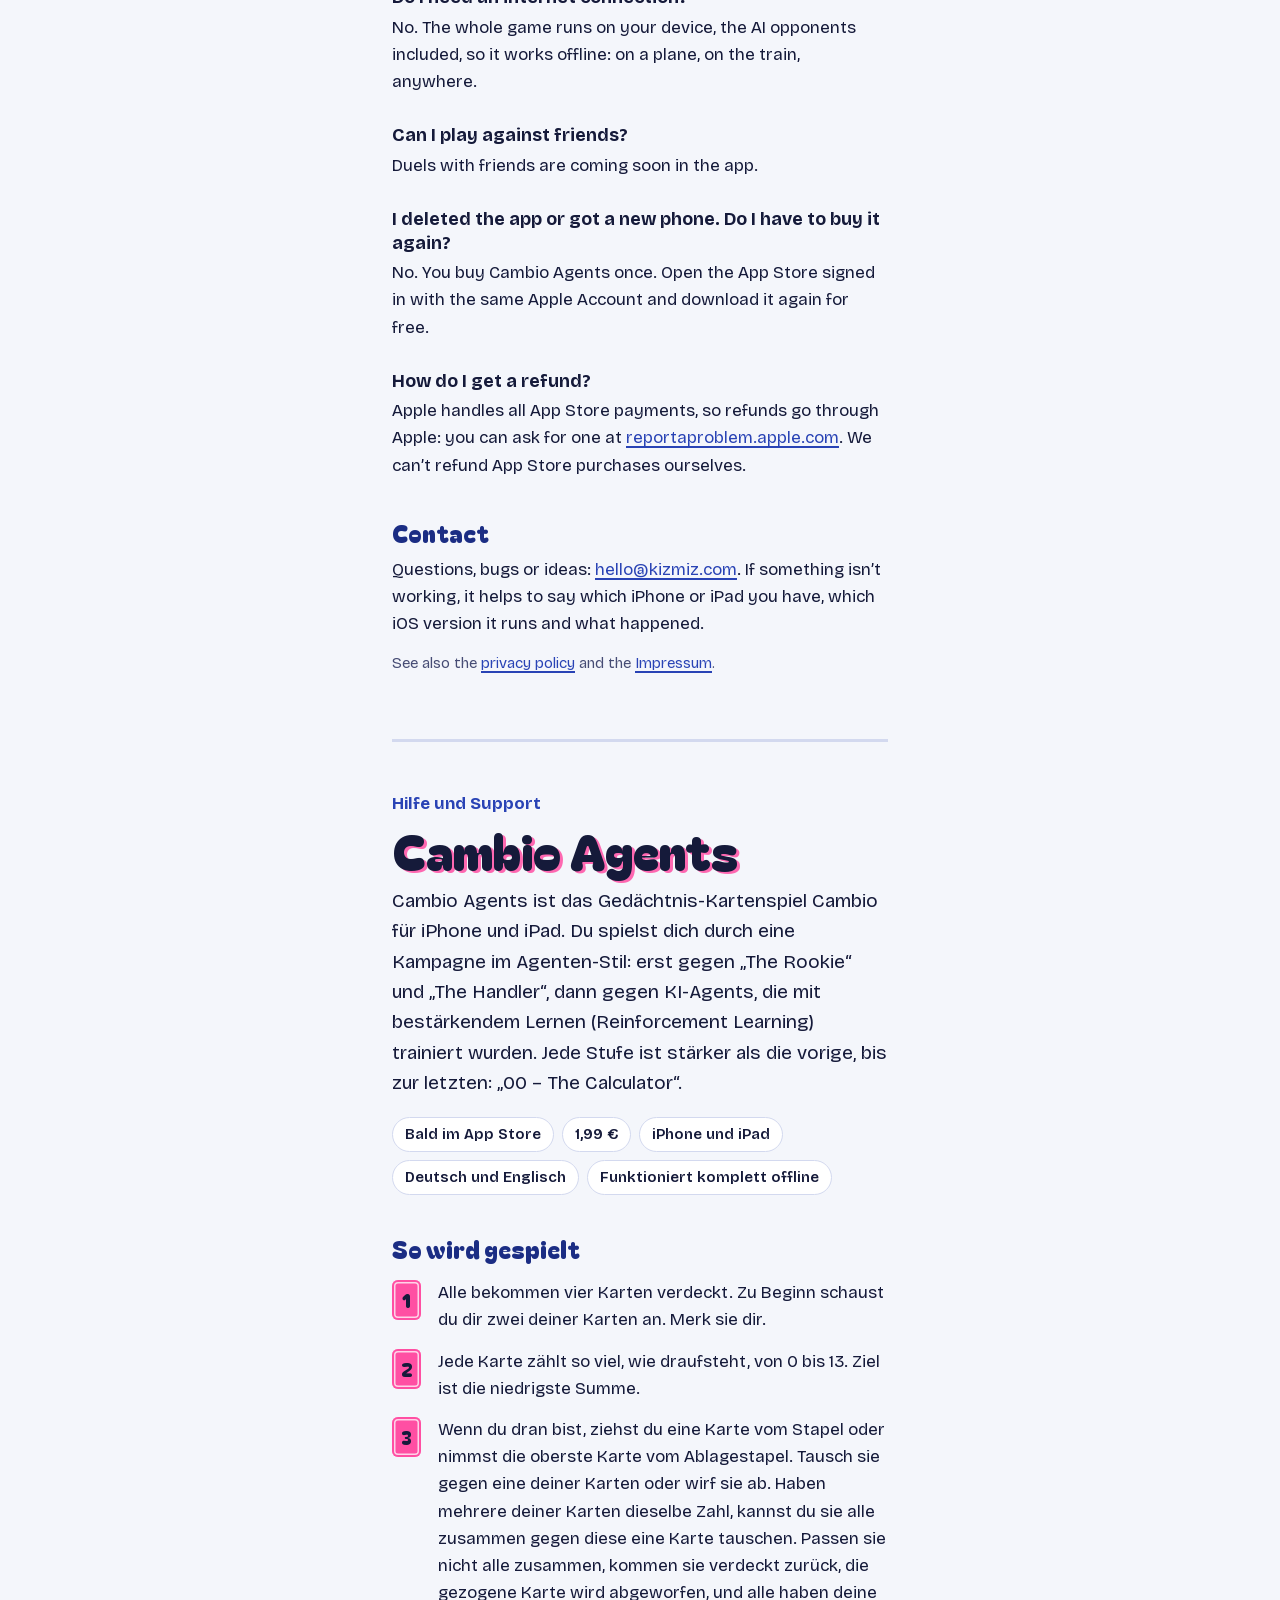
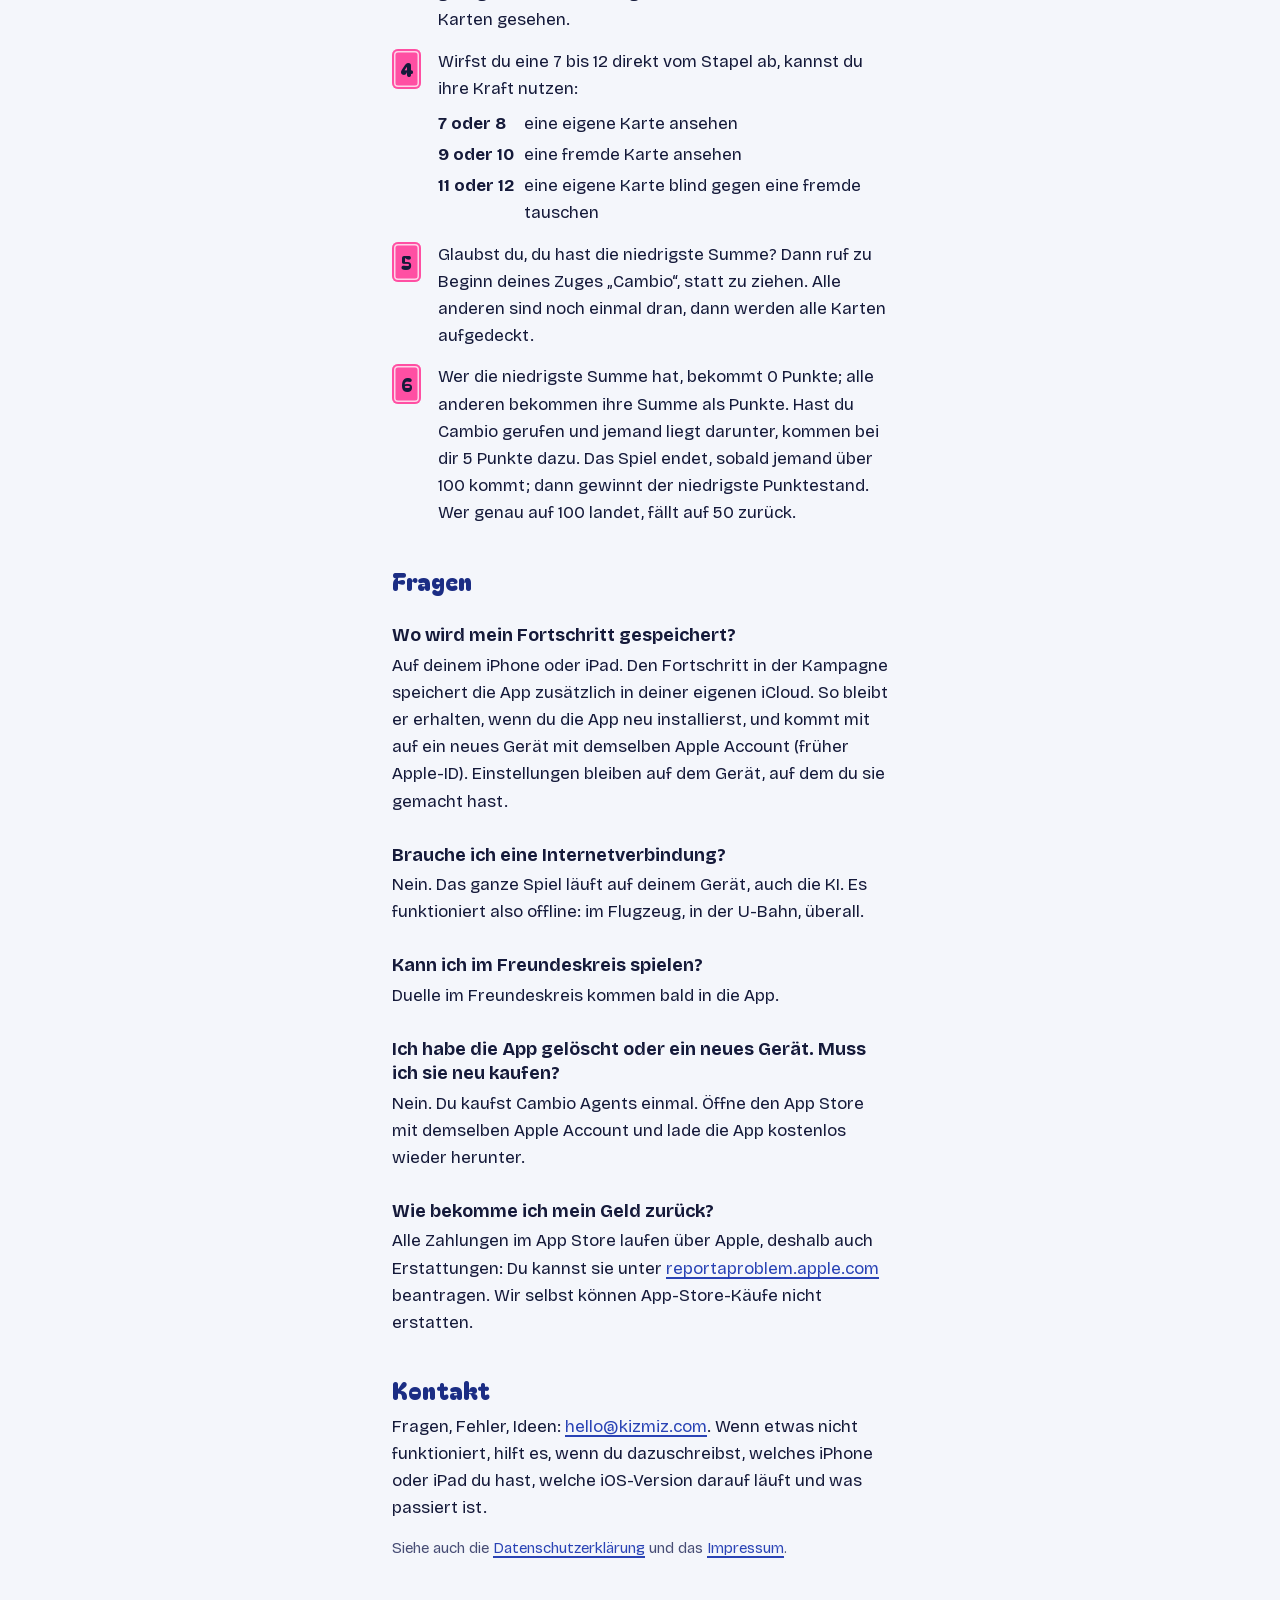
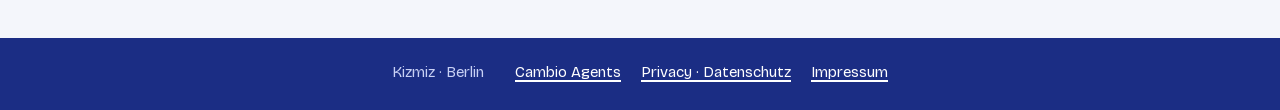
==== commit 7fa8c44c: "The app's pages no longer mention the web game; it gets its own policy The Cambio Agents privacy pol" ====
--- a/cambio-agents/index.html
+++ b/cambio-agents/index.html
@@ -61,7 +61,7 @@
       <p>No. The whole game runs on your device, the AI opponents included, so it works offline: on a plane, on the train, anywhere.</p>
 
       <h3>Can I play against friends?</h3>
-      <p>Duels with friends are coming soon in the app. Until then you can play them free in your browser at <a href="https://cabo-rl.vercel.app" class="nobreak">cabo-rl.vercel.app</a>.</p>
+      <p>Duels with friends are coming soon in the app.</p>
 
       <h3>I deleted the app or got a new phone. Do I have to buy it again?</h3>
       <p>No. You buy Cambio Agents once. Open the App Store signed in with the same Apple Account and download it again for free.</p>
@@ -111,7 +111,7 @@
       <p>Nein. Das ganze Spiel läuft auf deinem Gerät, auch die KI. Es funktioniert also offline: im Flugzeug, in der U-Bahn, überall.</p>
 
       <h3>Kann ich im Freundeskreis spielen?</h3>
-      <p>Duelle im Freundeskreis kommen bald in die App. Bis dahin kannst du sie kostenlos im Browser spielen, unter <a href="https://cabo-rl.vercel.app" class="nobreak">cabo-rl.vercel.app</a>.</p>
+      <p>Duelle im Freundeskreis kommen bald in die App.</p>
 
       <h3>Ich habe die App gelöscht oder ein neues Gerät. Muss ich sie neu kaufen?</h3>
       <p>Nein. Du kaufst Cambio Agents einmal. Öffne den App Store mit demselben Apple Account und lade die App kostenlos wieder herunter.</p>
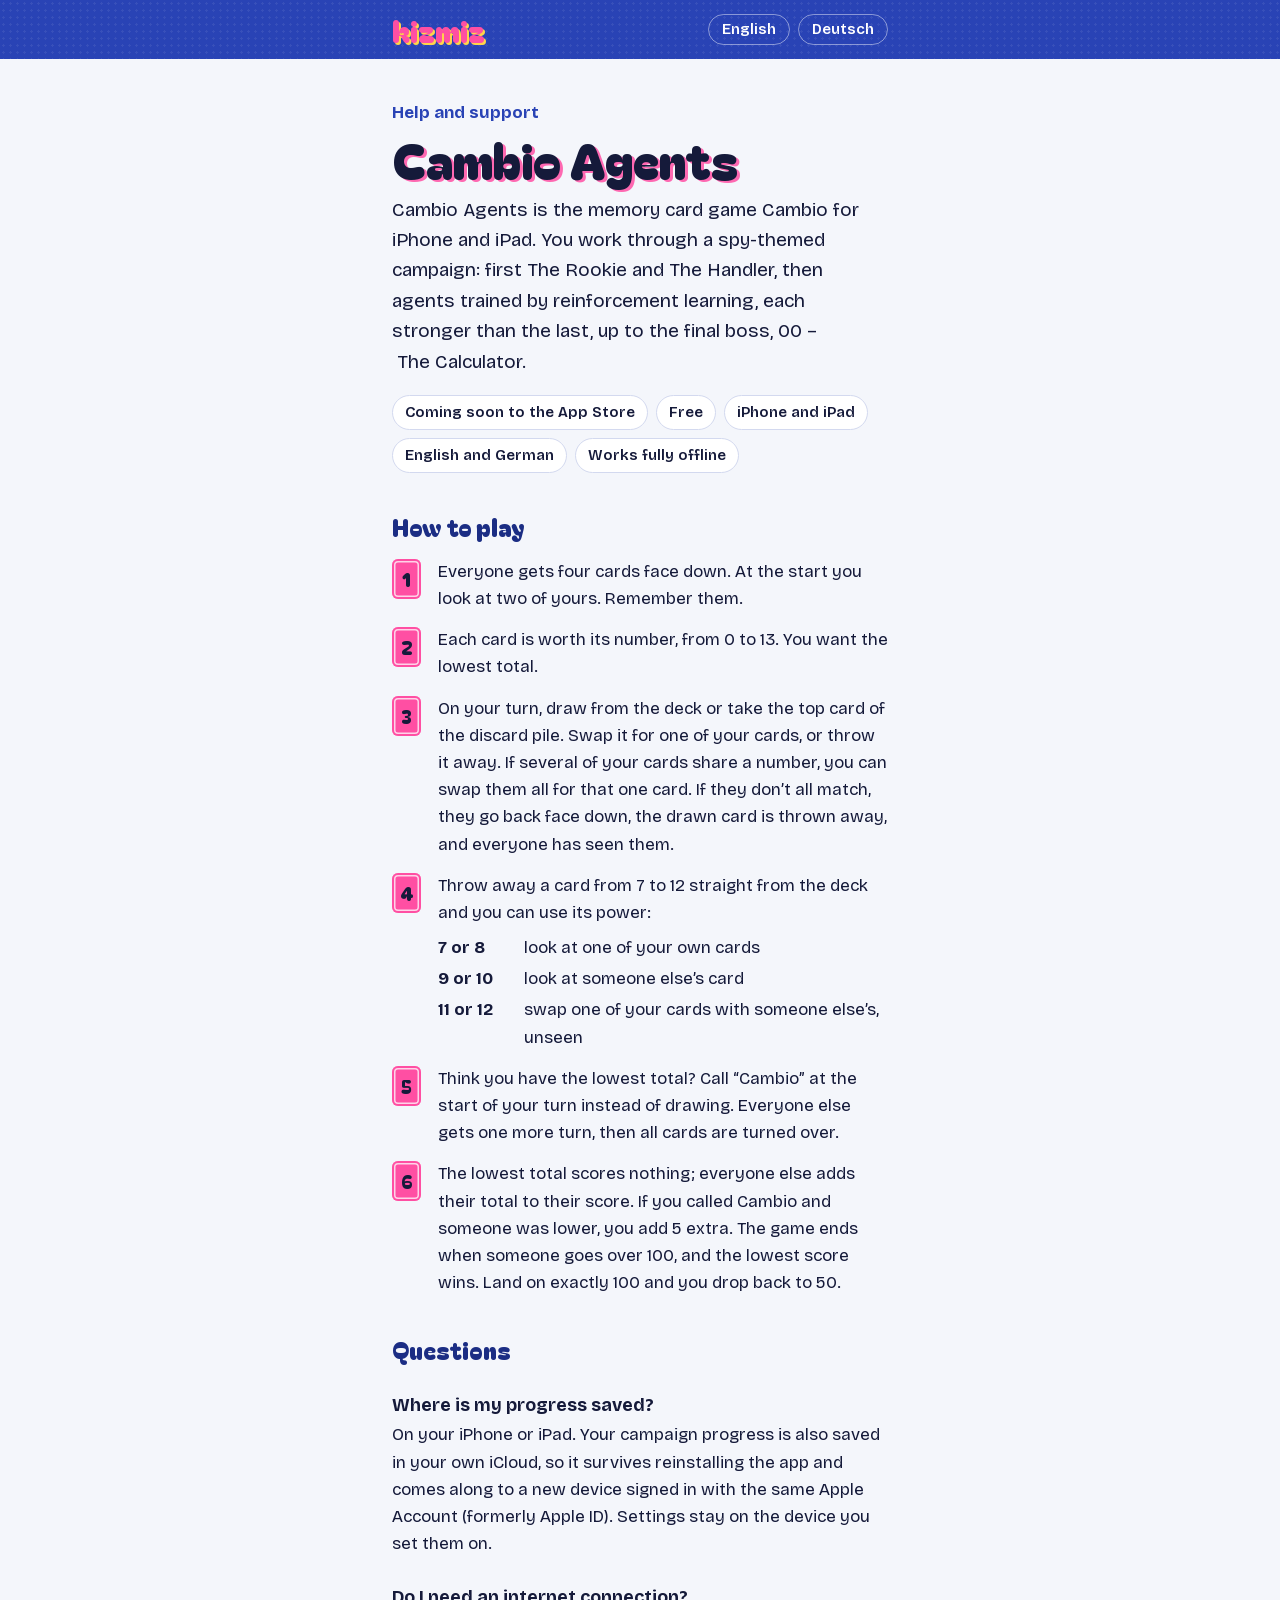
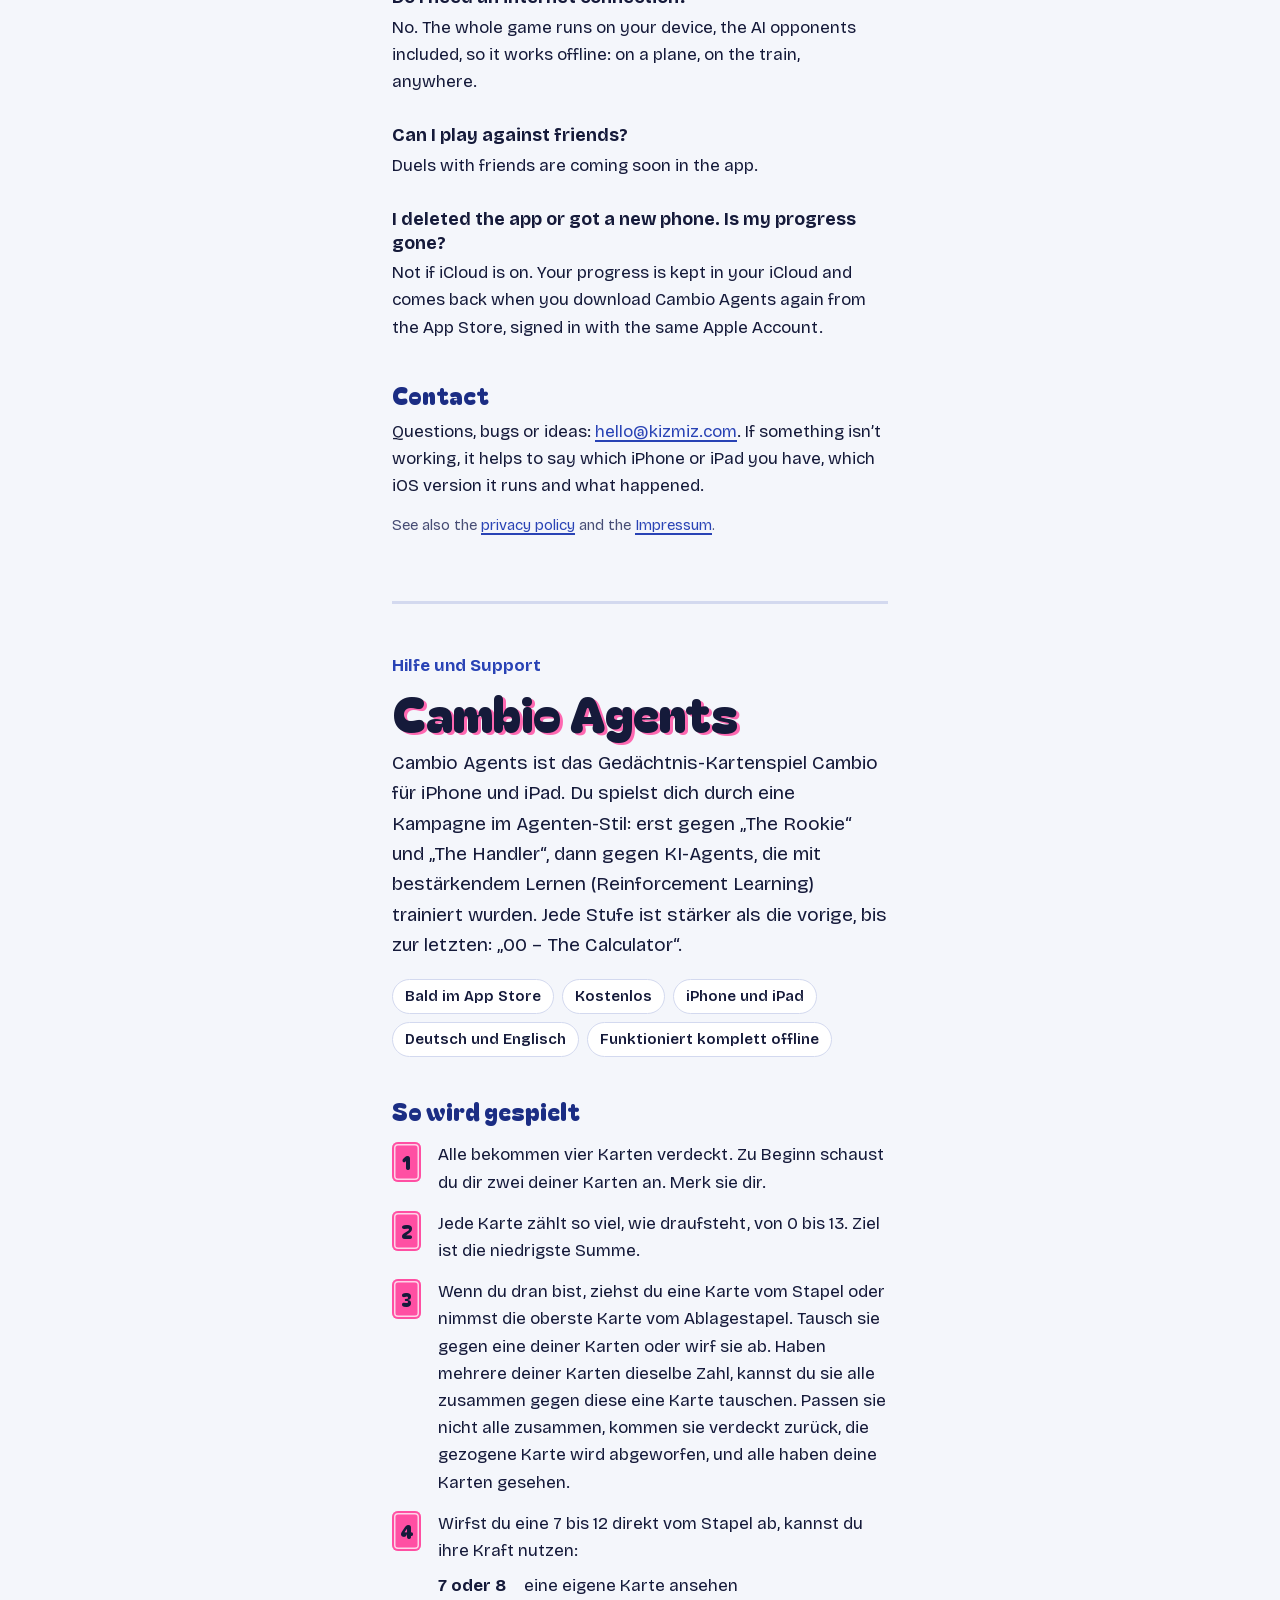
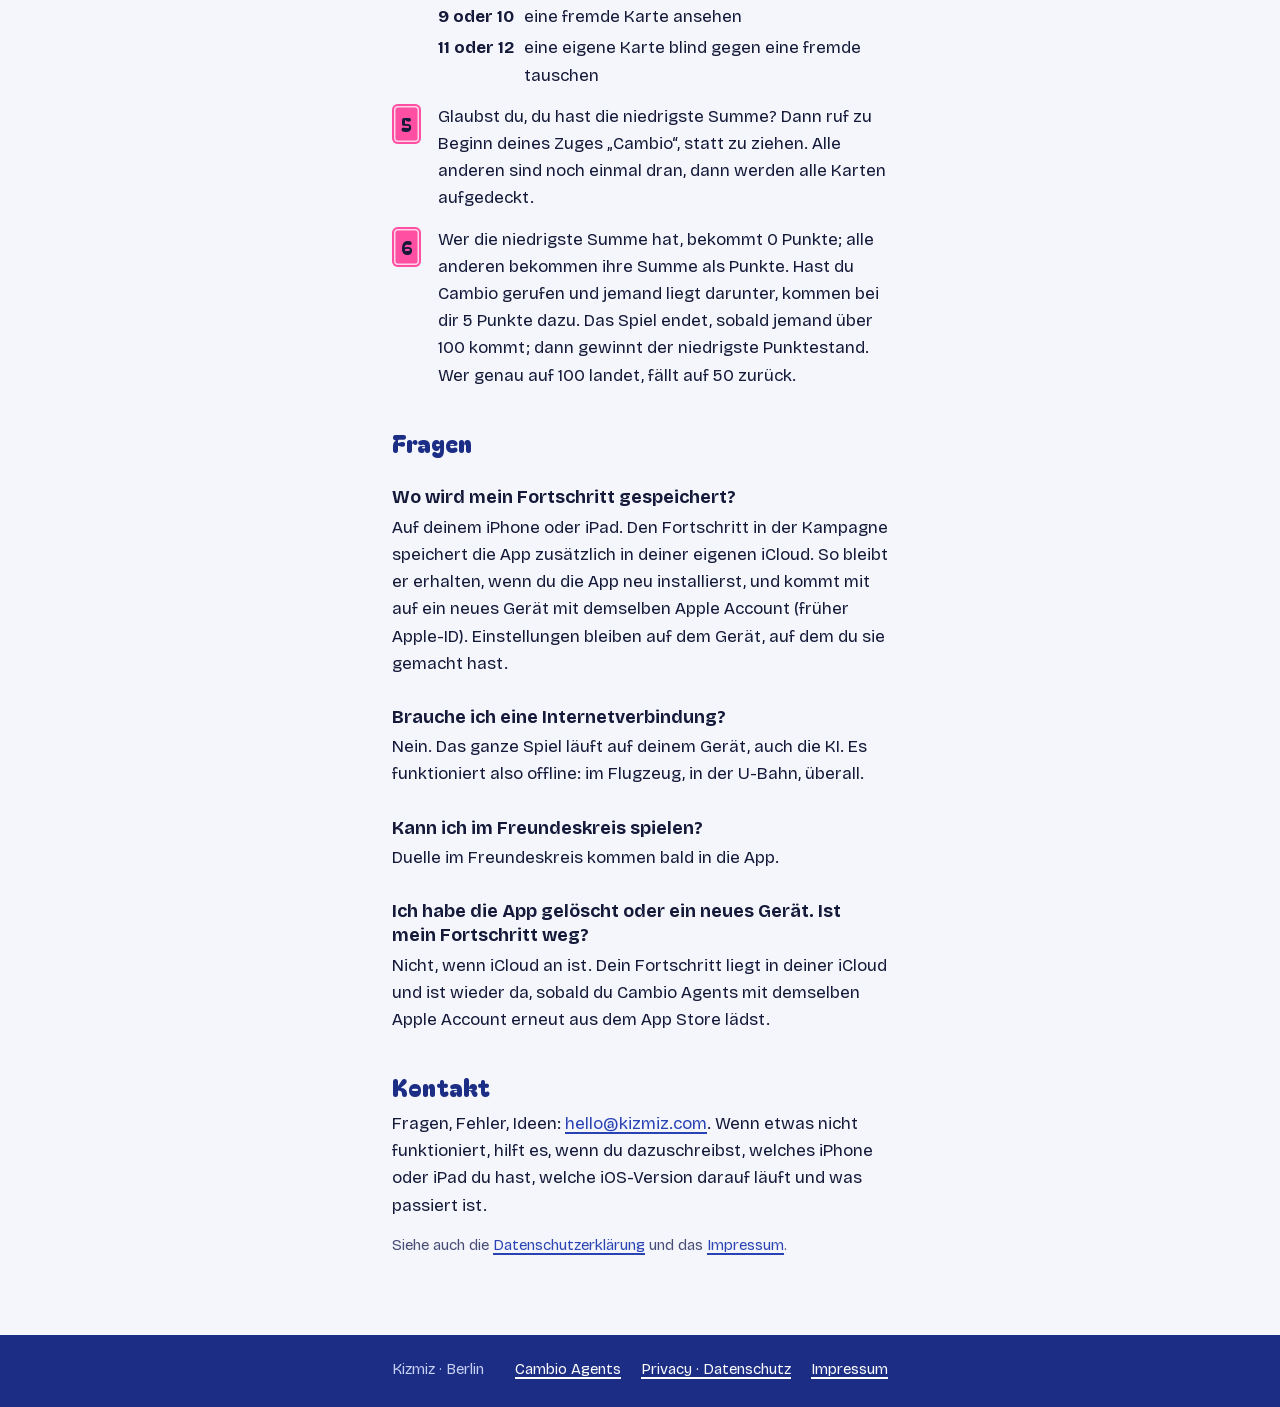
==== commit 6c3deebf: "Cambio Agents is free: no price, no buying or refunds The facts say Free / Kostenlos instead of €1.9" ====
--- a/cambio-agents/index.html
+++ b/cambio-agents/index.html
@@ -4,7 +4,7 @@
   <meta charset="utf-8">
   <meta name="viewport" content="width=device-width, initial-scale=1">
   <title>Cambio Agents · Help and support</title>
-  <meta name="description" content="Help for Cambio Agents, the memory card game for iPhone and iPad: how to play, saved progress, offline play, refunds and contact. Auch auf Deutsch.">
+  <meta name="description" content="Help for Cambio Agents, the memory card game for iPhone and iPad: how to play, saved progress, offline play and contact. Auch auf Deutsch.">
   <meta name="theme-color" content="#2943b5">
   <link rel="icon" href="data:image/svg+xml,%3Csvg xmlns='http://www.w3.org/2000/svg' viewBox='0 0 20 28'%3E%3Crect width='20' height='28' rx='4' fill='%23ff4fa3'/%3E%3Crect x='2.5' y='2.5' width='15' height='23' rx='2.5' fill='none' stroke='white' stroke-width='1.4'/%3E%3C/svg%3E">
   <link rel="preload" href="../fonts/bagel-fat-one-latin.woff2" as="font" type="font/woff2" crossorigin>
@@ -30,7 +30,7 @@
       <p class="lead">Cambio Agents is the memory card game Cambio for iPhone and iPad. You work through a spy-themed campaign: first The Rookie and The Handler, then agents trained by reinforcement learning, each stronger than the last, up to the final boss, 00&nbsp;–&nbsp;The&nbsp;Calculator.</p>
       <ul class="facts">
         <li>Coming soon to the App Store</li>
-        <li>€1.99</li>
+        <li>Free</li>
         <li>iPhone and iPad</li>
         <li>English and German</li>
         <li>Works fully offline</li>
@@ -63,11 +63,8 @@
       <h3>Can I play against friends?</h3>
       <p>Duels with friends are coming soon in the app.</p>
 
-      <h3>I deleted the app or got a new phone. Do I have to buy it again?</h3>
-      <p>No. You buy Cambio Agents once. Open the App Store signed in with the same Apple Account and download it again for free.</p>
-
-      <h3>How do I get a refund?</h3>
-      <p>Apple handles all App Store payments, so refunds go through Apple: you can ask for one at <a href="https://reportaproblem.apple.com" class="nobreak">reportaproblem.apple.com</a>. We can’t refund App Store purchases ourselves.</p>
+      <h3>I deleted the app or got a new phone. Is my progress gone?</h3>
+      <p>Not if iCloud is on. Your progress is kept in your iCloud and comes back when you download Cambio Agents again from the App Store, signed in with the same Apple Account.</p>
 
       <h2>Contact</h2>
       <p>Questions, bugs or ideas: <a href="mailto:hello@kizmiz.com">hello@kizmiz.com</a>. If something isn’t working, it helps to say which iPhone or iPad you have, which iOS version it runs and what happened.</p>
@@ -80,7 +77,7 @@
       <p class="lead">Cambio Agents ist das Gedächtnis-Kartenspiel Cambio für iPhone und iPad. Du spielst dich durch eine Kampagne im Agenten-Stil: erst gegen „The Rookie“ und „The Handler“, dann gegen KI-Agents, die mit bestärkendem Lernen (Reinforcement Learning) trainiert wurden. Jede Stufe ist stärker als die vorige, bis zur letzten: „00&nbsp;–&nbsp;The&nbsp;Calculator“.</p>
       <ul class="facts">
         <li>Bald im App Store</li>
-        <li>1,99 €</li>
+        <li>Kostenlos</li>
         <li>iPhone und iPad</li>
         <li>Deutsch und Englisch</li>
         <li>Funktioniert komplett offline</li>
@@ -113,11 +110,8 @@
       <h3>Kann ich im Freundeskreis spielen?</h3>
       <p>Duelle im Freundeskreis kommen bald in die App.</p>
 
-      <h3>Ich habe die App gelöscht oder ein neues Gerät. Muss ich sie neu kaufen?</h3>
-      <p>Nein. Du kaufst Cambio Agents einmal. Öffne den App Store mit demselben Apple Account und lade die App kostenlos wieder herunter.</p>
-
-      <h3>Wie bekomme ich mein Geld zurück?</h3>
-      <p>Alle Zahlungen im App Store laufen über Apple, deshalb auch Erstattungen: Du kannst sie unter <a href="https://reportaproblem.apple.com" class="nobreak">reportaproblem.apple.com</a> beantragen. Wir selbst können App-Store-Käufe nicht erstatten.</p>
+      <h3>Ich habe die App gelöscht oder ein neues Gerät. Ist mein Fortschritt weg?</h3>
+      <p>Nicht, wenn iCloud an ist. Dein Fortschritt liegt in deiner iCloud und ist wieder da, sobald du Cambio Agents mit demselben Apple Account erneut aus dem App Store lädst.</p>
 
       <h2>Kontakt</h2>
       <p>Fragen, Fehler, Ideen: <a href="mailto:hello@kizmiz.com">hello@kizmiz.com</a>. Wenn etwas nicht funktioniert, hilft es, wenn du dazuschreibst, welches iPhone oder iPad du hast, welche iOS-Version darauf läuft und was passiert ist.</p>
